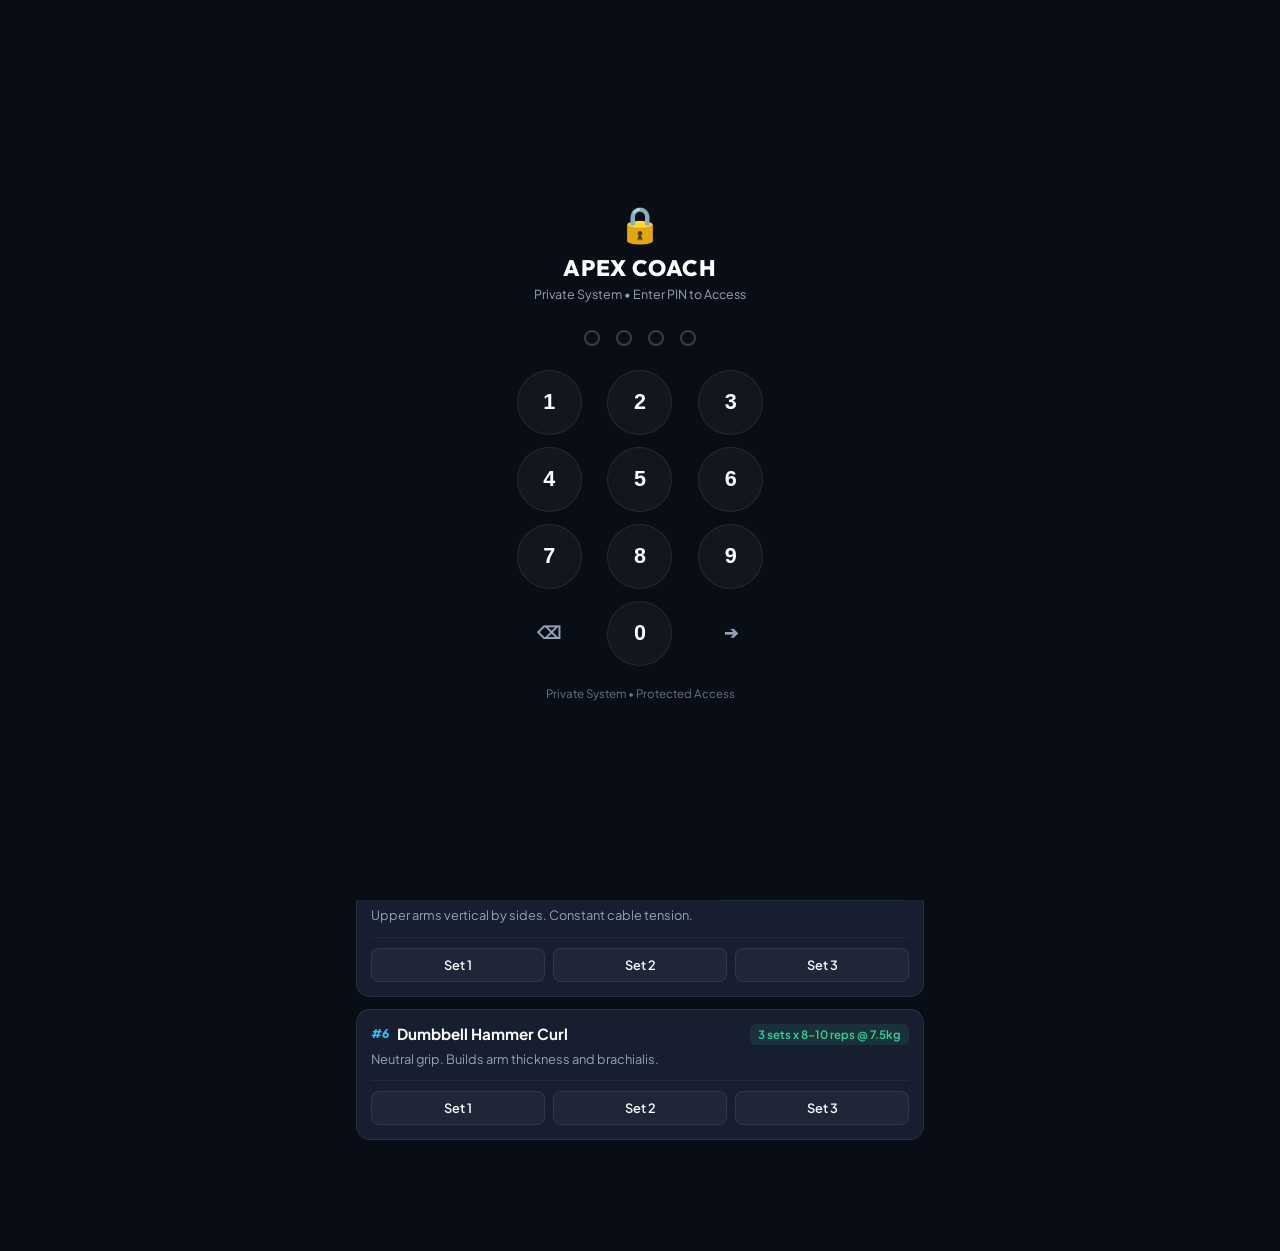
==== bridge/web/index.html @ 8f112180 "feat: enable remote gym internet access via cloudflare tunnel and set private 0080 PIN in .env" ====
<!DOCTYPE html>
<html lang="en">
<head>
  <meta charset="UTF-8">
  <meta name="viewport" content="width=device-width, initial-scale=1.0, maximum-scale=1.0, user-scalable=no">
  <title>Apex Coach • Mobile Training System</title>
  <link rel="stylesheet" href="style.css">
  <link rel="preconnect" href="https://fonts.googleapis.com">
  <link rel="preconnect" href="https://fonts.gstatic.com" crossorigin>
  <link href="https://fonts.googleapis.com/css2?family=Outfit:wght@400;500;600;700;800&family=Plus+Jakarta+Sans:wght@400;500;600;700&display=swap" rel="stylesheet">
</head>
<body>
  <!-- Status Top Bar -->
  <header class="app-header">
    <div class="brand">
      <div class="brand-icon">⚡</div>
      <div class="brand-text">
        <h1>APEX COACH</h1>
        <span class="sub-label">Autonomous Fitness System</span>
      </div>
    </div>
    <div class="header-right">
      <button class="btn-cloud-settings" id="btnLockApp" onclick="lockApp()" title="Lock App">🔒</button>
      <button class="btn-cloud-settings" id="btnCloudSettings" onclick="openSettingsModal()" title="Cloud & Sync Settings">⚙️</button>
      <div class="bridge-status" id="bridgeStatusBadge">
        <span class="status-dot pulsing"></span>
        <span class="status-text" id="statusText">Checking...</span>
      </div>
    </div>
  </header>

  <!-- PIN Security Lock Screen -->
  <div class="lock-screen-overlay" id="lockScreen" style="display:none;">
    <div class="lock-box">
      <div class="lock-brand">
        <span class="lock-icon">🔒</span>
        <h2>APEX COACH</h2>
        <p>Private System • Enter PIN to Access</p>
      </div>

      <div class="pin-display" id="pinDisplay">
        <span class="pin-dot" id="dot0"></span>
        <span class="pin-dot" id="dot1"></span>
        <span class="pin-dot" id="dot2"></span>
        <span class="pin-dot" id="dot3"></span>
      </div>

      <div class="pin-keypad">
        <button class="key-btn" onclick="pressPin('1')">1</button>
        <button class="key-btn" onclick="pressPin('2')">2</button>
        <button class="key-btn" onclick="pressPin('3')">3</button>
        <button class="key-btn" onclick="pressPin('4')">4</button>
        <button class="key-btn" onclick="pressPin('5')">5</button>
        <button class="key-btn" onclick="pressPin('6')">6</button>
        <button class="key-btn" onclick="pressPin('7')">7</button>
        <button class="key-btn" onclick="pressPin('8')">8</button>
        <button class="key-btn" onclick="pressPin('9')">9</button>
        <button class="key-btn action" onclick="backspacePin()" title="Backspace">⌫</button>
        <button class="key-btn" onclick="pressPin('0')">0</button>
        <button class="key-btn action unlock" onclick="verifyPin()" title="Unlock">➔</button>
      </div>

      <p class="pin-hint">Private System • Protected Access</p>
    </div>
  </div>

  <!-- Main View Container -->
  <main class="main-content">

    <!-- TAB 1: WORKOUT FLOOR (TODAY'S WORKOUT) -->
    <section class="tab-pane active" id="tab-workout">
      <div class="session-card-header">
        <div class="session-badge" id="sessionBadge">NEXT SESSION</div>
        <h2 id="sessionTitle">PULL A • Lat Width & Biceps</h2>
        <p class="session-sub" id="sessionSubtitle">Focus on strict elbow drive to hip pockets. 60 min time cap.</p>
      </div>

      <!-- Rest Timer Component -->
      <div class="rest-timer-bar">
        <div class="timer-display">
          <span class="timer-label">REST TIMER:</span>
          <span class="timer-digits" id="timerDigits">00:00</span>
        </div>
        <div class="timer-buttons">
          <button class="btn-timer" onclick="startRest(60)">60s</button>
          <button class="btn-timer" onclick="startRest(90)">90s</button>
          <button class="btn-timer" onclick="startRest(150)">150s</button>
          <button class="btn-timer reset" onclick="resetTimer()">✕</button>
        </div>
      </div>

      <!-- Interactive Exercise Checklist -->
      <div class="exercise-feed" id="exerciseFeed">
        <!-- Rendered via JS -->
      </div>
    </section>

    <!-- TAB 2: LOGGING & SMART QUEUE (WITH TEST / DUMMY MODE) -->
    <section class="tab-pane" id="tab-log">
      <div class="section-title">
        <h2>Ingest Workout</h2>
        <p>Log a real gym session or run a test simulation.</p>
      </div>

      <!-- Mode Selector: Live vs Dummy Run -->
      <div class="mode-switch-bar">
        <button class="mode-toggle active" id="modeLive" onclick="setEntryMode(false)">
          <span class="dot live"></span> Live Production
        </button>
        <button class="mode-toggle" id="modeDummy" onclick="setEntryMode(true)">
          <span class="dot test"></span> 🧪 Test / Dummy Run
        </button>
      </div>

      <div class="test-banner" id="testBanner" style="display:none;">
        <span class="test-badge">TEST MODE ACTIVE</span>
        <p>Submitting now will test the parser & double-progression coach feedback without modifying your actual database.</p>
      </div>

      <!-- Quick Session Selector -->
      <div class="type-selector">
        <button class="btn-chip active" data-type="Pull">Pull A</button>
        <button class="btn-chip" data-type="Legs">Legs & Posture</button>
        <button class="btn-chip" data-type="Push">Push B</button>
        <button class="btn-chip" data-type="Rest">Rest Day</button>
      </div>

      <div class="log-input-box">
        <textarea id="rawLogInput" placeholder="Lat pulldown 50kg x 10, 10, 8 (1 RIR)&#10;Chest supported row 25kg x 10, 10&#10;Cable curls 20kg x 12, 10&#10;Hammer curls 7.5kg x 10, 10..."></textarea>
        
        <div class="input-actions">
          <button class="btn-voice" id="btnVoice" title="Voice Dictation">
            <span class="icon">🎙️</span> Dictate
          </button>
          <button class="btn-submit" id="btnSubmitLog">
            <span id="submitLabel">Process Workout</span> ➔
          </button>
        </div>
      </div>

      <!-- Simulation Result Card (Shown after Dummy Run) -->
      <div class="simulation-card" id="simulationCard" style="display:none;">
        <div class="sim-header">
          <span class="sim-badge">🧪 SIMULATION RESULTS</span>
          <button class="sim-close" onclick="closeSimulation()">✕</button>
        </div>
        <div class="sim-body" id="simBody"></div>
      </div>

      <!-- Smart Queue Section (Offline / Sync / Discard) -->
      <div class="queue-container">
        <div class="queue-header">
          <h3>Pending Offline Queue (<span id="queueCount">0</span>)</h3>
          <span class="queue-sub">Saved locally if PC is offline</span>
        </div>
        
        <div class="queue-list" id="queueList">
          <!-- Rendered via JS -->
        </div>
      </div>
    </section>

    <!-- TAB 3: POSTURE & ANTI-APT HUB -->
    <section class="tab-pane" id="tab-posture">
      <div class="section-title">
        <h2>9-Hour Desk Posture Reset</h2>
        <p>Reverse Anterior Pelvic Tilt and rounded shoulders daily.</p>
      </div>

      <div class="posture-card">
        <div class="posture-header">
          <span class="badge-posture apt">ANTI-PELVIC TILT</span>
          <h3>Half-Kneeling Hip Flexor Stretch</h3>
        </div>
        <p class="posture-desc">Kneel on one knee. Actively squeeze the rear glute and tuck your pelvis under. Opens chronically tight psoas from 9h chair sitting.</p>
        <div class="posture-action">
          <button class="btn-hold" onclick="startHoldTimer(45, this)">Start 45s Hold</button>
          <span class="hold-countdown"></span>
        </div>
      </div>

      <div class="posture-card">
        <div class="posture-header">
          <span class="badge-posture rounded">ANTI-ROUNDED SHOULDERS</span>
          <h3>Scapular Wall Slides</h3>
        </div>
        <p class="posture-desc">Back, elbows, and wrists flat against wall. Slide arms overhead into a "Y". Activates lower traps and opens tight chest.</p>
        <div class="posture-action">
          <span class="reps-target">Target: 15 Slow Reps</span>
        </div>
      </div>

      <div class="posture-card">
        <div class="posture-header">
          <span class="badge-posture core">LOWER ABS BRACING</span>
          <h3>Deadbugs (Posterior Tilt Lock)</h3>
        </div>
        <p class="posture-desc">Lie on back. Lower back MUST stay completely glued to the floor. Alternate arm and leg extensions without arching.</p>
        <div class="posture-action">
          <span class="reps-target">Target: 3 sets x 15 reps</span>
        </div>
      </div>
    </section>

    <!-- TAB 4: PROGRESS & MUSCLE ANALYTICS (REPLACED WEIGHT/PROTEIN) -->
    <section class="tab-pane" id="tab-progress">
      <div class="section-title">
        <h2>Hypertrophy & Overload</h2>
        <p>Progressive overload trajectories and muscle volume balance.</p>
      </div>

      <!-- Trend Summary Cards -->
      <div class="trend-summary-grid">
        <div class="trend-card highlight">
          <span class="trend-label">OVERLOAD RATE</span>
          <span class="trend-value" id="trendOverloadRate">85.7%</span>
          <span class="trend-sub">6 of 7 recorded sessions progressed</span>
        </div>
        <div class="trend-card">
          <span class="trend-label">CURRENT PHASE</span>
          <span class="trend-value small">Hypertrophy + APT Fix</span>
          <span class="trend-sub">5-Day Split Adherence: 100%</span>
        </div>
      </div>

      <!-- Actionable Bottlenecks Card -->
      <div class="bottleneck-card">
        <div class="bn-title">⚡ Immediate Overload Targets</div>
        <div class="bn-list" id="bottleneckList">
          <div class="bn-item">
            <strong>Incline DB Press (20kg)</strong>: Hit 3x10 ceiling ➔ Increase to 22.5kg next Push!
          </div>
          <div class="bn-item">
            <strong>Lat Pulldown (50kg)</strong>: Hit 8 reps ➔ Drive to 10 reps before moving pin!
          </div>
          <div class="bn-item">
            <strong>DB Lateral Raise (5kg)</strong>: Hit 4x15 ➔ Micro-jump to 6kg or slow eccentric!
          </div>
        </div>
      </div>

      <!-- Key Exercise Overload Trajectory (Interactive Chart) -->
      <div class="chart-card">
        <div class="chart-header-row">
          <h3>Exercise Progression Trajectory</h3>
        </div>
        <div class="exercise-selector-chips" id="exerciseChips">
          <button class="ex-chip active" data-eid="INCLINE_DB_PRESS">Incline DB</button>
          <button class="ex-chip" data-eid="LAT_PULLDOWN">Lat Pulldown</button>
          <button class="ex-chip" data-eid="FLAT_BB_BENCH">BB Bench</button>
          <button class="ex-chip" data-eid="TRICEPS_PUSHDOWN">Triceps Push</button>
          <button class="ex-chip" data-eid="DB_LATERAL_RAISE">Lateral Raise</button>
        </div>

        <div class="exercise-focus-summary" id="exFocusSummary">
          <div class="focus-title" id="focusName">Incline Dumbbell Press</div>
          <div class="focus-verdict" id="focusVerdict">CEILING HIT (3x10) • READY FOR 22.5kg</div>
          <div class="focus-target" id="focusTarget">Next: 22.5 kg × 8 reps (Load Jump)</div>
        </div>

        <canvas id="exerciseTrajectoryCanvas" width="500" height="240"></canvas>
      </div>

      <!-- Muscle Group Weekly Volume Distribution -->
      <div class="chart-card">
        <h3>Weekly Muscle Volume (Sets / Week)</h3>
        <p class="chart-sub">Optimal hypertrophy zone is 10–14 sets. Glutes intentionally 0 (Anti-APT Guardrail).</p>
        <div class="muscle-volume-list" id="muscleVolumeList">
          <!-- Rendered via JS -->
        </div>
      </div>
    </section>

    <!-- TAB 5: COACH GUIDE & PLAYBOOK (COMPLETE SYSTEM INSTRUCTIONS) -->
    <section class="tab-pane" id="tab-guide">
      <div class="section-title">
        <h2>Coach Playbook & Rules</h2>
        <p>Bite-sized coaching rationale, posture mechanics, and rules.</p>
      </div>

      <div class="guide-accordion">

        <!-- Rule 1: The Glute & Pelvic Tilt Reality -->
        <details class="guide-item" open>
          <summary class="guide-summary">
            <span class="guide-icon">🍑</span>
            <strong>The Butt Silhouette & Pelvic Tilt Truth</strong>
          </summary>
          <div class="guide-content">
            <p><strong>Why do your glutes jut out like a female silhouette?</strong></p>
            <p>This is almost entirely <strong>Anterior Pelvic Tilt (APT)</strong> caused by your 9-hour desk job. Sitting keeps your hip flexors (psoas) in a chronically shortened, tight position. When you stand up, the psoas pulls the front of your pelvis downward, rotating your tailbone up and backward.</p>
            <div class="callout warning">
              <strong>The Problem with Normal Leg Days:</strong> Doing standard deep barbell squats, Romanian deadlifts (RDLs), or hip thrusts will grow the gluteus maximus further, worsening the protruding silhouette.
            </div>
            <p><strong>The Fix in Your Program:</strong></p>
            <ul>
              <li><strong>Zero Glute Hypertrophy Movements</strong>: No squats, no RDLs, no hip thrusts.</li>
              <li><strong>Quad & Calf Isolation Only</strong>: Leg Extensions, narrow-stance Leg Press, and Seated Leg Curls (knee flexion isolates hamstrings without loading glutes).</li>
              <li><strong>Posterior Pelvic Tilt Training</strong>: Deadbugs with lower back glued to the floor teach your lower abs to pull the pelvis level.</li>
            </ul>
          </div>
        </details>

        <!-- Rule 2: 9-Hour Desk Worker Micro-Resets -->
        <details class="guide-item">
          <summary class="guide-summary">
            <span class="guide-icon">⏰</span>
            <strong>9-Hour Desk Worker Daily Protocol</strong>
          </summary>
          <div class="guide-content">
            <p><strong>1. Hourly 30-Second Micro-Reset (At Your Desk):</strong></p>
            <ul>
              <li>Stand up from your desk chair.</li>
              <li>Tuck your tailbone forward (squeeze lower abs and lower glute fold).</li>
              <li>Roll shoulders back and pull chin in (reversing forward head posture).</li>
              <li>Take 3 deep belly breaths while holding this neutral pelvis.</li>
            </ul>
            <p><strong>2. Daily 5-Minute Reset Routine (Morning or Evening):</strong></p>
            <ul>
              <li><strong>Half-Kneeling Hip Flexor Stretch</strong>: 45s per side (squeezing rear glute).</li>
              <li><strong>Scapular Wall Slides</strong>: 15 slow reps against wall.</li>
              <li><strong>Deadbugs</strong>: 3 sets × 15 reps (Zero arching of lower back).</li>
            </ul>
          </div>
        </details>

        <!-- Rule 3: Double Progression System -->
        <details class="guide-item">
          <summary class="guide-summary">
            <span class="guide-icon">📈</span>
            <strong>The Double Progression Standard</strong>
          </summary>
          <div class="guide-content">
            <p>This is the core law of hypertrophy for this system. Never guess your weights.</p>
            <ol>
              <li>Each exercise has a <strong>target rep range</strong> (e.g., 8–10 reps).</li>
              <li>Keep the weight constant and work on adding reps until you hit the <strong>top rep target on ALL working sets</strong> with clean form and 1–2 RIR.</li>
              <li><em>Example</em>: If target is 8–10 reps and you get 10, 8, 7 ➔ DO NOT increase weight! Keep the same weight next time until you get 10, 10, 10.</li>
              <li>Once you hit 10, 10, 10, advance the weight by the <strong>smallest possible increment</strong> (e.g., +2.5kg or +1kg per dumbbell) on the next session. Reps will naturally drop back to 8, and the cycle repeats.</li>
            </ol>
          </div>
        </details>

        <!-- Rule 4: Intensity & RIR Standards -->
        <details class="guide-item">
          <summary class="guide-summary">
            <span class="guide-icon">🔥</span>
            <strong>RIR Standards (Reps in Reserve)</strong>
          </summary>
          <div class="guide-content">
            <p><strong>RIR = How many more clean reps you could have done before failing.</strong></p>
            <ul>
              <li><strong>Working Sets</strong>: Always aim for <strong>1–2 RIR</strong> on compound presses and rows. Stop 1 rep before your form breaks down.</li>
              <li><strong>Warm-Up Sets</strong>: Sets with RIR > 3 are warm-ups. They prepare your joints and nervous system but DO NOT count toward your hypertrophy volume.</li>
              <li><strong>Drop Sets</strong>: Tagged with 'D'. Reduce load by ~25% immediately without rest to flush metabolic stimulus.</li>
            </ol>
          </div>
        </details>

        <!-- Rule 5: Nutrition Truth & Muscle Flatness -->
        <details class="guide-item">
          <summary class="guide-summary">
            <span class="guide-icon">🥩</span>
            <strong>Nutrition & Muscle Flatness Truth</strong>
          </summary>
          <div class="guide-content">
            <p><strong>Why your muscles felt flat:</strong></p>
            <p>When you dropped calories down to 1,352 kcal and protein dropped to 70g, your muscle glycogen stores emptied out completely. Muscles are 70% water stored by glycogen. Low intake flattens muscle bellies and gives the false impression of muscle loss.</p>
            <p><strong>Your Non-Negotiable Nutrition Rules:</strong></p>
            <ul>
              <li><strong>Protein Floor</strong>: 145–150g every single day (Eggs, whey, chicken breast, paneer, soya chunks).</li>
              <li><strong>Calorie Target</strong>: ~1,850 kcal (moderate 250 kcal deficit for fat loss while maintaining full muscle fullness).</li>
            </ul>
          </div>
        </details>

        <!-- Rule 6: Dumbbell Load Convention -->
        <details class="guide-item">
          <summary class="guide-summary">
            <span class="guide-icon">⚖️</span>
            <strong>Dumbbell Weight Convention</strong>
          </summary>
          <div class="guide-content">
            <p>In this system and all database tables, dumbbell loads are recorded as <strong>load per single hand in kilograms</strong>.</p>
            <p><em>Example</em>: If you press with two 20 kg dumbbells, record <code>20.0 kg</code>, NOT 40.0 kg.</p>
          </div>
        </details>

      </div>
    </section>

    <!-- TAB 6: REMOTE COACH AI AGENT & GYM ASSISTANT -->
    <section class="tab-pane" id="tab-agent">
      <div class="section-title">
        <h2>Live Coach AI</h2>
        <p>Real-time Antigravity Agent • Gym-floor guidance & instructions.</p>
      </div>

      <div class="agent-status-card" id="agentStatusCard">
        <div class="asc-left">
          <span class="status-pulse-dot" id="agentPulseDot"></span>
          <div class="asc-text">
            <strong id="ascTitle">Laptop Agent Connected</strong>
            <span id="ascSub">Ready for gym queries, program shifts & auto-git push</span>
          </div>
        </div>
        <div class="asc-badge" id="ascBadge">IDLE</div>
      </div>

      <!-- Quick Gym Prompt Chips -->
      <div class="quick-chips-scroll">
        <button class="chip-action" onclick="useQuickPrompt('My left shoulder feels slight pinching on Incline DB Press. What is an evidence-based substitute?')">🛡️ Shoulder Fix</button>
        <button class="chip-action" onclick="useQuickPrompt('What are my next progressive overload targets for today?')">📈 Next Overload</button>
        <button class="chip-action" onclick="useQuickPrompt('Give me a quick 3-point cue to fix my Anterior Pelvic Tilt before squatting.')">🧘 Pelvic Tilt Cue</button>
        <button class="chip-action" onclick="useQuickPrompt('How should I hit 150g protein today on 1850 kcal?')">🥩 Macro Protocol</button>
      </div>

      <div class="agent-input-container">
        <textarea id="agentPromptInput" placeholder="Ask a question, request a substitute, or send an instruction to update programs (e.g. 'Change Day 3 arm volume to 10 sets and auto-push to git')..."></textarea>
        <div class="agent-input-actions">
          <button class="btn-voice" id="btnAgentVoice" title="Dictate prompt">
            <span class="icon">🎙️</span> Dictate
          </button>
          <button class="btn-agent-send" id="btnSendAgentPrompt">
            <span id="agentSendLabel">Send to Laptop</span> ➔
          </button>
        </div>
      </div>

      <!-- Live Agent Stream Console -->
      <div class="agent-console-box" id="agentConsoleBox" style="display:none;">
        <div class="console-header">
          <div class="console-title">
            <span class="console-dot blink"></span>
            <strong>Live Laptop Agent Stream</strong>
          </div>
          <button class="btn-console-clear" onclick="clearAgentConsole()">✕</button>
        </div>
        
        <div class="console-events" id="consoleEvents">
          <!-- Live events streamed here -->
        </div>

        <div class="console-response-box" id="consoleResponseBox" style="display:none;">
          <div class="response-header">
            <span>⚡ COACH ASSESSMENT & ACTIONS:</span>
            <button class="btn-copy-response" onclick="copyAgentResponse()">📋 Copy</button>
          </div>
          <div class="response-body" id="consoleResponseBody"></div>
        </div>
      </div>

      <!-- Offline Queued Prompts Banner -->
      <div class="queued-prompts-banner" id="queuedPromptsBanner" style="display:none;">
        <span class="q-icon">⏳</span>
        <div class="q-text">
          <strong>Prompts Queued Offline (<span id="queuedPromptsCount">0</span>)</strong>
          <span>Will automatically dispatch to laptop agent when connection restores.</span>
        </div>
      </div>
    </section>

  </main>

  <!-- Bottom Navigation Bar (6 Phone-Optimized Tabs) -->
  <nav class="bottom-nav">
    <button class="nav-item active" data-tab="tab-workout">
      <span class="nav-icon">🏋️</span>
      <span class="nav-text">Workout</span>
    </button>
    <button class="nav-item" data-tab="tab-log">
      <span class="nav-icon">📝</span>
      <span class="nav-text">Log</span>
    </button>
    <button class="nav-item" data-tab="tab-agent">
      <span class="nav-icon">🤖</span>
      <span class="nav-text">Coach AI</span>
    </button>
    <button class="nav-item" data-tab="tab-posture">
      <span class="nav-icon">🧘</span>
      <span class="nav-text">Posture</span>
    </button>
    <button class="nav-item" data-tab="tab-progress">
      <span class="nav-icon">📈</span>
      <span class="nav-text">Progress</span>
    </button>
    <button class="nav-item" data-tab="tab-guide">
      <span class="nav-icon">📖</span>
      <span class="nav-text">Playbook</span>
    </button>
  </nav>

  <!-- Cloud Sync Settings Modal -->
  <div class="modal-backdrop" id="settingsModal" style="display:none;">
    <div class="modal-sheet">
      <div class="modal-header">
        <h3>☁️ Cloud Sync (PC-Free)</h3>
        <button class="modal-close" onclick="closeSettingsModal()">✕</button>
      </div>
      <p class="modal-desc">Configure GitHub Actions so you can log workouts from the web even when your PC is completely turned off.</p>
      
      <div class="form-group">
        <label>GitHub Repository</label>
        <input type="text" id="ghRepoInput" placeholder="username/fitness_coach">
      </div>

      <div class="form-group">
        <label>GitHub Personal Access Token (PAT)</label>
        <input type="password" id="ghTokenInput" placeholder="ghp_xxxxxxxxxxxx">
        <span class="form-help">Requires 'repo' scope. Stored locally in your phone's browser only.</span>
      </div>

      <div class="form-group">
        <label>Cloud / Bridge Server URL (Gym & Internet)</label>
        <div style="display:flex;gap:8px;">
          <input type="text" id="bridgeUrlInput" placeholder="https://....trycloudflare.com" style="flex:1;">
          <button type="button" class="btn-chip" onclick="testBridgeConnection()" style="white-space:nowrap;padding:0 12px;">Test</button>
        </div>
        <span class="form-help" id="tunnelUrlHelp">Encrypted HTTPS tunnel auto-detected from home PC, or enter custom URL.</span>
      </div>

      <div class="form-group">
        <label>Security PIN (4 Digits)</label>
        <input type="password" id="appPinInput" maxlength="8" placeholder="••••">
        <span class="form-help">Private security PIN (configured in .env). Leave blank to keep current PIN.</span>
      </div>

      <div class="modal-actions">
        <button class="btn-save-settings" onclick="saveCloudSettings()">Save Settings</button>
      </div>
    </div>
  </div>

  <!-- Toast Notification -->
  <div class="toast" id="toast"></div>

  <script src="app.js"></script>
</body>
</html>
---- bridge/web/style.css ----
:root {
  --bg-primary: #090D16;
  --bg-card: rgba(26, 35, 53, 0.85);
  --bg-card-sub: rgba(33, 44, 66, 0.6);
  --border-card: rgba(255, 255, 255, 0.08);
  --text-main: #F8FAFC;
  --text-muted: #94A3B8;
  --text-dim: #64748B;
  --accent-cyan: #38BDF8;
  --accent-green: #34D399;
  --accent-orange: #FB923C;
  --accent-red: #F87171;
  --accent-purple: #A78BFA;
  --nav-bg: rgba(15, 23, 42, 0.95);
}

* {
  box-sizing: border-box;
  margin: 0;
  padding: 0;
  -webkit-tap-highlight-color: transparent;
}

body {
  font-family: 'Plus Jakarta Sans', -apple-system, sans-serif;
  background-color: var(--bg-primary);
  color: var(--text-main);
  min-height: 100vh;
  padding-bottom: 95px;
  overflow-x: hidden;
}

/* Header */
.app-header {
  position: sticky;
  top: 0;
  z-index: 100;
  display: flex;
  justify-content: space-between;
  align-items: center;
  padding: 14px 18px;
  background: rgba(9, 13, 22, 0.88);
  backdrop-filter: blur(14px);
  border-bottom: 1px solid var(--border-card);
}

.brand {
  display: flex;
  align-items: center;
  gap: 10px;
}

.brand-icon {
  font-size: 1.4rem;
  background: linear-gradient(135deg, var(--accent-cyan), var(--accent-green));
  -webkit-background-clip: text;
  -webkit-text-fill-color: transparent;
}

.brand-text h1 {
  font-family: 'Outfit', sans-serif;
  font-size: 1.15rem;
  font-weight: 800;
  letter-spacing: 0.5px;
  color: #FFF;
}

.sub-label {
  font-size: 0.7rem;
  color: var(--text-dim);
  text-transform: uppercase;
  letter-spacing: 0.8px;
}

.bridge-status {
  display: flex;
  align-items: center;
  gap: 8px;
  padding: 6px 12px;
  background: rgba(255, 255, 255, 0.05);
  border: 1px solid var(--border-card);
  border-radius: 20px;
  font-size: 0.75rem;
  font-weight: 600;
}

.status-dot {
  width: 8px;
  height: 8px;
  border-radius: 50%;
  background: var(--text-dim);
}

.status-dot.online {
  background: var(--accent-green);
  box-shadow: 0 0 10px var(--accent-green);
}

.status-dot.offline {
  background: var(--accent-orange);
}

/* Content Container */
.main-content {
  padding: 16px 16px;
  max-width: 600px;
  margin: 0 auto;
}

.tab-pane {
  display: none;
  animation: fadeIn 0.2s ease forwards;
}

.tab-pane.active {
  display: block;
}

@keyframes fadeIn {
  from { opacity: 0; transform: translateY(4px); }
  to { opacity: 1; transform: translateY(0); }
}

.section-title {
  margin-bottom: 16px;
}

.section-title h2 {
  font-family: 'Outfit', sans-serif;
  font-size: 1.25rem;
  font-weight: 700;
  color: #FFF;
}

.section-title p {
  font-size: 0.82rem;
  color: var(--text-muted);
  margin-top: 2px;
}

/* TAB 1: WORKOUT FLOOR */
.session-card-header {
  background: linear-gradient(135deg, rgba(30, 41, 59, 0.8), rgba(15, 23, 42, 0.9));
  border: 1px solid var(--border-card);
  border-radius: 16px;
  padding: 18px;
  margin-bottom: 14px;
}

.session-badge {
  display: inline-block;
  font-size: 0.7rem;
  font-weight: 800;
  letter-spacing: 0.6px;
  color: var(--accent-cyan);
  background: rgba(56, 189, 248, 0.12);
  padding: 4px 10px;
  border-radius: 20px;
  margin-bottom: 8px;
}

.session-card-header h2 {
  font-family: 'Outfit', sans-serif;
  font-size: 1.25rem;
  font-weight: 700;
  color: #FFF;
  margin-bottom: 4px;
}

.session-sub {
  font-size: 0.82rem;
  color: var(--text-muted);
}

/* Rest Timer Component */
.rest-timer-bar {
  background: var(--bg-card);
  border: 1px solid var(--border-card);
  border-radius: 14px;
  padding: 12px 16px;
  display: flex;
  justify-content: space-between;
  align-items: center;
  margin-bottom: 16px;
}

.timer-display {
  display: flex;
  align-items: baseline;
  gap: 8px;
}

.timer-label {
  font-size: 0.72rem;
  font-weight: 700;
  color: var(--text-dim);
}

.timer-digits {
  font-family: 'Outfit', monospace;
  font-size: 1.35rem;
  font-weight: 800;
  color: var(--accent-orange);
}

.timer-buttons {
  display: flex;
  gap: 6px;
}

.btn-timer {
  background: rgba(255, 255, 255, 0.06);
  border: 1px solid var(--border-card);
  color: var(--text-main);
  padding: 6px 10px;
  border-radius: 8px;
  font-size: 0.78rem;
  font-weight: 600;
  cursor: pointer;
}

.btn-timer.reset {
  color: var(--accent-red);
}

/* Exercise Feed */
.exercise-feed {
  display: flex;
  flex-direction: column;
  gap: 12px;
}

.ex-card {
  background: var(--bg-card);
  border: 1px solid var(--border-card);
  border-radius: 14px;
  padding: 14px;
}

.ex-top {
  display: flex;
  justify-content: space-between;
  align-items: flex-start;
  margin-bottom: 6px;
}

.ex-title-wrap {
  display: flex;
  align-items: center;
  gap: 8px;
}

.ex-num {
  font-size: 0.75rem;
  font-weight: 800;
  color: var(--accent-cyan);
}

.ex-name {
  font-size: 0.95rem;
  font-weight: 700;
  color: #FFF;
}

.ex-target-pill {
  font-size: 0.72rem;
  font-weight: 600;
  color: var(--accent-green);
  background: rgba(52, 211, 153, 0.1);
  padding: 3px 8px;
  border-radius: 6px;
}

.ex-cue {
  font-size: 0.8rem;
  color: var(--text-muted);
  line-height: 1.4;
  margin-bottom: 12px;
}

.set-row {
  display: flex;
  gap: 8px;
  padding-top: 10px;
  border-top: 1px solid rgba(255, 255, 255, 0.05);
}

.set-check {
  flex: 1;
  display: flex;
  align-items: center;
  justify-content: center;
  background: rgba(255, 255, 255, 0.04);
  border: 1px solid rgba(255, 255, 255, 0.08);
  border-radius: 8px;
  padding: 8px 6px;
  font-size: 0.8rem;
  font-weight: 600;
  cursor: pointer;
  user-select: none;
  transition: all 0.15s ease;
}

.set-check.completed {
  background: rgba(52, 211, 153, 0.2);
  border-color: var(--accent-green);
  color: #FFF;
}

/* TAB 2: LOGGING & SMART QUEUE */
.mode-switch-bar {
  display: flex;
  gap: 8px;
  margin-bottom: 12px;
  background: rgba(255, 255, 255, 0.03);
  padding: 4px;
  border-radius: 12px;
  border: 1px solid var(--border-card);
}

.mode-toggle {
  flex: 1;
  display: flex;
  align-items: center;
  justify-content: center;
  gap: 6px;
  background: transparent;
  border: none;
  color: var(--text-muted);
  padding: 8px 12px;
  border-radius: 8px;
  font-size: 0.8rem;
  font-weight: 600;
  cursor: pointer;
  transition: all 0.15s ease;
}

.mode-toggle.active {
  background: rgba(255, 255, 255, 0.08);
  color: #FFF;
}

.mode-toggle .dot {
  width: 7px;
  height: 7px;
  border-radius: 50%;
}

.mode-toggle .dot.live { background: var(--accent-green); }
.mode-toggle .dot.test { background: var(--accent-purple); }

.test-banner {
  background: rgba(167, 139, 250, 0.12);
  border: 1px solid rgba(167, 139, 250, 0.3);
  border-radius: 12px;
  padding: 10px 14px;
  margin-bottom: 12px;
}

.test-badge {
  display: inline-block;
  font-size: 0.68rem;
  font-weight: 800;
  color: var(--accent-purple);
  background: rgba(167, 139, 250, 0.2);
  padding: 2px 6px;
  border-radius: 4px;
  margin-bottom: 4px;
}

.test-banner p {
  font-size: 0.78rem;
  color: #E2E8F0;
  line-height: 1.35;
}

.type-selector {
  display: flex;
  gap: 8px;
  margin-bottom: 12px;
  overflow-x: auto;
  padding-bottom: 4px;
}

.btn-chip {
  background: rgba(255, 255, 255, 0.06);
  border: 1px solid var(--border-card);
  color: var(--text-muted);
  font-size: 0.8rem;
  font-weight: 600;
  padding: 7px 13px;
  border-radius: 20px;
  white-space: nowrap;
  cursor: pointer;
}

.btn-chip.active {
  background: var(--accent-cyan);
  color: #090D16;
  border-color: var(--accent-cyan);
}

.log-input-box {
  background: var(--bg-card);
  border: 1px solid var(--border-card);
  border-radius: 14px;
  padding: 14px;
  margin-bottom: 16px;
}

.log-input-box textarea {
  width: 100%;
  height: 130px;
  background: rgba(15, 23, 42, 0.6);
  border: 1px solid var(--border-card);
  border-radius: 10px;
  padding: 12px;
  color: var(--text-main);
  font-family: 'Plus Jakarta Sans', monospace;
  font-size: 0.84rem;
  line-height: 1.45;
  resize: none;
  outline: none;
  margin-bottom: 10px;
}

.input-actions {
  display: flex;
  justify-content: space-between;
  gap: 10px;
}

.btn-voice {
  background: rgba(255, 255, 255, 0.06);
  border: 1px solid var(--border-card);
  color: var(--text-main);
  padding: 9px 14px;
  border-radius: 10px;
  font-size: 0.82rem;
  font-weight: 600;
  cursor: pointer;
  display: flex;
  align-items: center;
  gap: 6px;
}

.btn-voice.recording {
  background: var(--accent-red);
  color: #FFF;
}

.btn-submit {
  flex: 1;
  background: linear-gradient(135deg, var(--accent-cyan), #2563EB);
  border: none;
  color: #FFF;
  padding: 10px 16px;
  border-radius: 10px;
  font-size: 0.86rem;
  font-weight: 700;
  cursor: pointer;
  display: flex;
  align-items: center;
  justify-content: center;
  gap: 6px;
}

/* Simulation Results Card */
.simulation-card {
  background: rgba(30, 27, 75, 0.9);
  border: 1px solid var(--accent-purple);
  border-radius: 14px;
  padding: 14px;
  margin-bottom: 16px;
}

.sim-header {
  display: flex;
  justify-content: space-between;
  align-items: center;
  margin-bottom: 10px;
}

.sim-badge {
  font-size: 0.72rem;
  font-weight: 800;
  color: var(--accent-purple);
  background: rgba(167, 139, 250, 0.15);
  padding: 4px 8px;
  border-radius: 6px;
}

.sim-close {
  background: transparent;
  border: none;
  color: var(--text-dim);
  font-size: 1rem;
  cursor: pointer;
}

.sim-body {
  font-size: 0.82rem;
  color: #E2E8F0;
  line-height: 1.5;
  white-space: pre-wrap;
}

/* Queue */
.queue-container {
  background: var(--bg-card);
  border: 1px solid var(--border-card);
  border-radius: 14px;
  padding: 14px;
}

.queue-header {
  display: flex;
  justify-content: space-between;
  align-items: baseline;
  margin-bottom: 12px;
}

.queue-header h3 {
  font-size: 0.9rem;
  font-weight: 700;
}

.queue-sub {
  font-size: 0.72rem;
  color: var(--text-dim);
}

.queue-list {
  display: flex;
  flex-direction: column;
  gap: 10px;
}

.queue-item {
  background: rgba(255, 255, 255, 0.03);
  border: 1px solid var(--border-card);
  border-radius: 10px;
  padding: 10px 12px;
}

.queue-item-meta {
  display: flex;
  justify-content: space-between;
  font-size: 0.78rem;
  margin-bottom: 6px;
}

.queue-snippet {
  font-size: 0.8rem;
  color: var(--text-muted);
  white-space: pre-wrap;
  margin-bottom: 8px;
}

.queue-actions {
  display: flex;
  gap: 8px;
}

.btn-queue-sync {
  flex: 1;
  background: var(--accent-cyan);
  color: #090D16;
  border: none;
  border-radius: 6px;
  padding: 6px 10px;
  font-size: 0.76rem;
  font-weight: 700;
  cursor: pointer;
}

.btn-queue-discard {
  background: rgba(248, 113, 113, 0.12);
  color: var(--accent-red);
  border: 1px solid rgba(248, 113, 113, 0.3);
  border-radius: 6px;
  padding: 6px 10px;
  font-size: 0.76rem;
  font-weight: 600;
  cursor: pointer;
}

/* TAB 3: POSTURE */
.posture-card {
  background: var(--bg-card);
  border: 1px solid var(--border-card);
  border-radius: 14px;
  padding: 14px;
  margin-bottom: 12px;
}

.badge-posture {
  font-size: 0.68rem;
  font-weight: 800;
  padding: 3px 8px;
  border-radius: 6px;
  display: inline-block;
  margin-bottom: 6px;
}

.badge-posture.apt { background: rgba(251, 146, 60, 0.15); color: var(--accent-orange); }
.badge-posture.rounded { background: rgba(56, 189, 248, 0.15); color: var(--accent-cyan); }
.badge-posture.core { background: rgba(167, 139, 250, 0.15); color: var(--accent-purple); }

.posture-header h3 {
  font-size: 1rem;
  font-weight: 700;
  margin-bottom: 6px;
}

.posture-desc {
  font-size: 0.82rem;
  color: var(--text-muted);
  line-height: 1.45;
  margin-bottom: 12px;
}

.posture-action {
  display: flex;
  align-items: center;
  gap: 12px;
}

.btn-hold {
  background: rgba(255, 255, 255, 0.08);
  border: 1px solid var(--border-card);
  color: var(--text-main);
  padding: 8px 14px;
  border-radius: 8px;
  font-size: 0.8rem;
  font-weight: 600;
  cursor: pointer;
}

.btn-hold.running {
  background: var(--accent-orange);
  color: #000;
}

.reps-target {
  font-size: 0.8rem;
  font-weight: 700;
  color: var(--accent-cyan);
}

/* TAB 4: PROGRESS & MUSCLE ANALYTICS */
.trend-summary-grid {
  display: grid;
  grid-template-columns: 1fr 1fr;
  gap: 10px;
  margin-bottom: 12px;
}

.trend-card {
  background: var(--bg-card);
  border: 1px solid var(--border-card);
  border-radius: 14px;
  padding: 12px;
}

.trend-card.highlight {
  border-color: rgba(56, 189, 248, 0.3);
  background: linear-gradient(135deg, rgba(30, 41, 59, 0.9), rgba(15, 23, 42, 0.9));
}

.trend-label {
  display: block;
  font-size: 0.68rem;
  font-weight: 700;
  color: var(--text-dim);
}

.trend-value {
  display: block;
  font-family: 'Outfit', sans-serif;
  font-size: 1.4rem;
  font-weight: 800;
  color: var(--accent-cyan);
  margin: 4px 0 2px;
}

.trend-value.small {
  font-size: 0.95rem;
  line-height: 1.25;
}

.trend-sub {
  font-size: 0.7rem;
  color: var(--text-muted);
}

.bottleneck-card {
  background: rgba(251, 146, 60, 0.08);
  border: 1px solid rgba(251, 146, 60, 0.25);
  border-radius: 12px;
  padding: 12px 14px;
  margin-bottom: 16px;
}

.bn-title {
  font-size: 0.78rem;
  font-weight: 800;
  color: var(--accent-orange);
  margin-bottom: 6px;
}

.bn-list {
  display: flex;
  flex-direction: column;
  gap: 6px;
}

.bn-item {
  font-size: 0.78rem;
  color: #E2E8F0;
  line-height: 1.35;
}

.bn-item strong {
  color: #FFF;
}

.exercise-selector-chips {
  display: flex;
  gap: 6px;
  overflow-x: auto;
  margin-bottom: 12px;
  padding-bottom: 4px;
}

.ex-chip {
  background: rgba(255, 255, 255, 0.05);
  border: 1px solid var(--border-card);
  color: var(--text-muted);
  font-size: 0.76rem;
  font-weight: 600;
  padding: 6px 10px;
  border-radius: 8px;
  white-space: nowrap;
  cursor: pointer;
}

.ex-chip.active {
  background: var(--accent-cyan);
  color: #090D16;
  border-color: var(--accent-cyan);
}

.exercise-focus-summary {
  background: rgba(15, 23, 42, 0.6);
  border: 1px solid var(--border-card);
  border-radius: 10px;
  padding: 10px 12px;
  margin-bottom: 12px;
}

.focus-title {
  font-size: 0.88rem;
  font-weight: 700;
  color: #FFF;
}

.focus-verdict {
  font-size: 0.74rem;
  font-weight: 800;
  color: var(--accent-green);
  margin: 2px 0 4px;
}

.focus-target {
  font-size: 0.78rem;
  color: var(--accent-cyan);
}

.chart-card {
  background: var(--bg-card);
  border: 1px solid var(--border-card);
  border-radius: 14px;
  padding: 14px;
  margin-bottom: 16px;
}

.chart-card h3 {
  font-size: 0.92rem;
  font-weight: 700;
  margin-bottom: 4px;
}

.chart-sub {
  font-size: 0.74rem;
  color: var(--text-dim);
  margin-bottom: 12px;
}

.chart-card canvas {
  width: 100% !important;
  height: auto !important;
}

/* Muscle Volume Progress Items */
.muscle-volume-list {
  display: flex;
  flex-direction: column;
  gap: 10px;
}

.mv-item {
  background: rgba(255, 255, 255, 0.02);
  border: 1px solid rgba(255, 255, 255, 0.05);
  border-radius: 10px;
  padding: 10px 12px;
}

.mv-header {
  display: flex;
  justify-content: space-between;
  font-size: 0.82rem;
  font-weight: 700;
  margin-bottom: 6px;
}

.mv-status-badge {
  font-size: 0.7rem;
  font-weight: 600;
  padding: 2px 6px;
  border-radius: 4px;
}

.mv-status-badge.optimal { background: rgba(52, 211, 153, 0.15); color: var(--accent-green); }
.mv-status-badge.prescribed { background: rgba(56, 189, 248, 0.15); color: var(--accent-cyan); }
.mv-status-badge.locked { background: rgba(251, 146, 60, 0.15); color: var(--accent-orange); }

.mv-bar-wrap {
  width: 100%;
  height: 8px;
  background: rgba(255, 255, 255, 0.06);
  border-radius: 4px;
  overflow: hidden;
  margin-bottom: 4px;
}

.mv-bar-fill {
  height: 100%;
  background: linear-gradient(90deg, var(--accent-cyan), var(--accent-green));
  border-radius: 4px;
}

.mv-bar-fill.locked {
  background: var(--text-dim);
}

.mv-sub {
  display: flex;
  justify-content: space-between;
  font-size: 0.7rem;
  color: var(--text-dim);
}

/* TAB 5: COACH GUIDE & PLAYBOOK */
.guide-accordion {
  display: flex;
  flex-direction: column;
  gap: 10px;
}

.guide-item {
  background: var(--bg-card);
  border: 1px solid var(--border-card);
  border-radius: 14px;
  overflow: hidden;
}

.guide-summary {
  display: flex;
  align-items: center;
  gap: 10px;
  padding: 14px 16px;
  font-size: 0.88rem;
  font-weight: 700;
  color: #FFF;
  cursor: pointer;
  user-select: none;
}

.guide-summary::-webkit-details-marker {
  display: none;
}

.guide-icon {
  font-size: 1.15rem;
}

.guide-content {
  padding: 0 16px 16px;
  border-top: 1px solid rgba(255, 255, 255, 0.04);
  font-size: 0.82rem;
  color: #CBD5E1;
  line-height: 1.55;
}

.guide-content p {
  margin-top: 10px;
}

.guide-content ul, .guide-content ol {
  margin: 8px 0 10px 20px;
}

.guide-content li {
  margin-bottom: 6px;
}

.callout {
  border-radius: 10px;
  padding: 10px 12px;
  margin: 10px 0;
  font-size: 0.8rem;
}

.callout.warning {
  background: rgba(251, 146, 60, 0.12);
  border: 1px solid rgba(251, 146, 60, 0.3);
  color: #FED7AA;
}

/* Bottom Navigation (5 Tabs) */
.bottom-nav {
  position: fixed;
  bottom: 0;
  left: 0;
  right: 0;
  background: var(--nav-bg);
  backdrop-filter: blur(16px);
  border-top: 1px solid var(--border-card);
  display: flex;
  justify-content: space-around;
  padding: 8px 4px 14px;
  z-index: 1000;
}

.nav-item {
  background: transparent;
  border: none;
  color: var(--text-dim);
  display: flex;
  flex-direction: column;
  align-items: center;
  gap: 2px;
  cursor: pointer;
  padding: 4px 6px;
  min-width: 58px;
  transition: all 0.15s ease;
}

.nav-icon {
  font-size: 1.2rem;
}

.nav-text {
  font-size: 0.68rem;
  font-weight: 600;
}

.nav-item.active {
  color: var(--accent-cyan);
}

/* Toast */
.toast {
  position: fixed;
  bottom: 85px;
  left: 50%;
  transform: translateX(-50%) translateY(20px);
  background: rgba(30, 41, 59, 0.95);
  border: 1px solid var(--accent-cyan);
  color: #FFF;
  padding: 10px 18px;
  border-radius: 20px;
  font-size: 0.82rem;
  font-weight: 600;
  box-shadow: 0 10px 25px rgba(0, 0, 0, 0.5);
  opacity: 0;
  pointer-events: none;
  transition: all 0.25s ease;
  z-index: 2000;
}

.toast.show {
  opacity: 1;
  transform: translateX(-50%) translateY(0);
}

/* Header Right */
.header-right {
  display: flex;
  align-items: center;
  gap: 8px;
}

.btn-cloud-settings {
  background: rgba(255, 255, 255, 0.05);
  border: 1px solid var(--border-card);
  color: var(--text-main);
  padding: 6px 9px;
  border-radius: 50%;
  font-size: 0.85rem;
  cursor: pointer;
  display: flex;
  align-items: center;
  justify-content: center;
}

/* Modal Sheet */
.modal-backdrop {
  position: fixed;
  top: 0;
  left: 0;
  right: 0;
  bottom: 0;
  background: rgba(0, 0, 0, 0.7);
  backdrop-filter: blur(8px);
  z-index: 3000;
  display: flex;
  align-items: flex-end;
  justify-content: center;
}

.modal-sheet {
  background: #111827;
  border-top: 1px solid var(--accent-cyan);
  border-radius: 20px 20px 0 0;
  width: 100%;
  max-width: 550px;
  padding: 20px 20px 32px;
  animation: slideUp 0.25s ease forwards;
}

@keyframes slideUp {
  from { transform: translateY(100%); }
  to { transform: translateY(0); }
}

.modal-header {
  display: flex;
  justify-content: space-between;
  align-items: center;
  margin-bottom: 8px;
}

.modal-header h3 {
  font-size: 1.05rem;
  font-weight: 700;
  color: #FFF;
}

.modal-close {
  background: transparent;
  border: none;
  color: var(--text-dim);
  font-size: 1.1rem;
  cursor: pointer;
}

.modal-desc {
  font-size: 0.8rem;
  color: var(--text-muted);
  line-height: 1.4;
  margin-bottom: 16px;
}

.form-group {
  margin-bottom: 14px;
}

.form-group label {
  display: block;
  font-size: 0.75rem;
  font-weight: 700;
  color: var(--text-main);
  margin-bottom: 6px;
}

.form-group input {
  width: 100%;
  background: rgba(255, 255, 255, 0.05);
  border: 1px solid var(--border-card);
  border-radius: 8px;
  padding: 10px 12px;
  color: #FFF;
  font-family: inherit;
  font-size: 0.84rem;
  outline: none;
}

.form-group input:focus {
  border-color: var(--accent-cyan);
}

.form-help {
  display: block;
  font-size: 0.68rem;
  color: var(--text-dim);
  margin-top: 4px;
}

.modal-actions {
  margin-top: 18px;
}

.btn-save-settings {
  width: 100%;
  background: linear-gradient(135deg, var(--accent-cyan), #2563EB);
  border: none;
  color: #FFF;
  padding: 12px;
  border-radius: 10px;
  font-size: 0.86rem;
  font-weight: 700;
  cursor: pointer;
}

/* Lock Screen Overlay */
.lock-screen-overlay {
  position: fixed;
  top: 0;
  left: 0;
  right: 0;
  bottom: 0;
  background: #090D16;
  z-index: 9999;
  display: flex;
  align-items: center;
  justify-content: center;
  padding: 20px;
}

.lock-box {
  width: 100%;
  max-width: 320px;
  text-align: center;
  display: flex;
  flex-direction: column;
  align-items: center;
}

.lock-brand .lock-icon {
  font-size: 2.2rem;
  display: inline-block;
  margin-bottom: 8px;
}

.lock-brand h2 {
  font-family: 'Outfit', sans-serif;
  font-size: 1.4rem;
  font-weight: 800;
  letter-spacing: 0.8px;
  color: #FFF;
}

.lock-brand p {
  font-size: 0.78rem;
  color: var(--text-muted);
  margin-top: 4px;
}

.pin-display {
  display: flex;
  gap: 16px;
  justify-content: center;
  margin: 28px 0 24px;
}

.pin-dot {
  width: 16px;
  height: 16px;
  border-radius: 50%;
  border: 2px solid rgba(255, 255, 255, 0.2);
  transition: all 0.15s ease;
}

.pin-dot.filled {
  background: var(--accent-cyan);
  border-color: var(--accent-cyan);
  box-shadow: 0 0 12px var(--accent-cyan);
}

.pin-keypad {
  display: grid;
  grid-template-columns: repeat(3, 1fr);
  gap: 12px;
  width: 100%;
  max-width: 260px;
  margin-bottom: 20px;
}

.key-btn {
  background: rgba(255, 255, 255, 0.04);
  border: 1px solid rgba(255, 255, 255, 0.08);
  color: #FFF;
  font-size: 1.35rem;
  font-weight: 700;
  width: 65px;
  height: 65px;
  border-radius: 50%;
  margin: 0 auto;
  display: flex;
  align-items: center;
  justify-content: center;
  cursor: pointer;
  transition: all 0.12s ease;
  user-select: none;
}

.key-btn:active {
  background: var(--accent-cyan);
  color: #090D16;
  transform: scale(0.94);
}

.key-btn.action {
  font-size: 1.05rem;
  color: var(--text-muted);
  background: transparent;
  border-color: transparent;
}

.pin-hint {
  font-size: 0.72rem;
  color: var(--text-dim);
}

.pin-hint code {
  color: var(--accent-cyan);
  background: rgba(56, 189, 248, 0.1);
  padding: 2px 6px;
  border-radius: 4px;
}

.shake {
  animation: shakeKeypad 0.3s ease;
}

@keyframes shakeKeypad {
  0%, 100% { transform: translateX(0); }
  20%, 60% { transform: translateX(-8px); }
  40%, 80% { transform: translateX(8px); }
}

/* ========================================================= */
/* TAB 6: REMOTE COACH AI AGENT & LIVE STREAM CONSOLE        */
/* ========================================================= */
.agent-status-card {
  background: var(--bg-card);
  border: 1px solid var(--border-card);
  border-radius: 14px;
  padding: 12px 14px;
  display: flex;
  justify-content: space-between;
  align-items: center;
  margin-bottom: 14px;
}

.asc-left {
  display: flex;
  align-items: center;
  gap: 10px;
}

.status-pulse-dot {
  width: 10px;
  height: 10px;
  border-radius: 50%;
  background: var(--accent-green);
  box-shadow: 0 0 10px var(--accent-green);
  animation: pulseDot 2s infinite ease-in-out;
}

@keyframes pulseDot {
  0%, 100% { transform: scale(1); opacity: 1; }
  50% { transform: scale(1.3); opacity: 0.6; }
}

.asc-text strong {
  display: block;
  font-size: 0.82rem;
  color: #FFF;
}

.asc-text span {
  font-size: 0.68rem;
  color: var(--text-muted);
}

.asc-badge {
  font-size: 0.68rem;
  font-weight: 800;
  padding: 4px 8px;
  border-radius: 6px;
  background: rgba(52, 211, 153, 0.15);
  color: var(--accent-green);
  border: 1px solid rgba(52, 211, 153, 0.3);
}

.asc-badge.active {
  background: rgba(56, 189, 248, 0.2);
  color: var(--accent-cyan);
  border-color: var(--accent-cyan);
}

/* Quick Prompt Chips */
.quick-chips-scroll {
  display: flex;
  gap: 8px;
  overflow-x: auto;
  padding-bottom: 8px;
  margin-bottom: 12px;
  scrollbar-width: none;
}

.quick-chips-scroll::-webkit-scrollbar {
  display: none;
}

.chip-action {
  white-space: nowrap;
  background: rgba(255, 255, 255, 0.04);
  border: 1px solid var(--border-card);
  color: var(--text-main);
  border-radius: 20px;
  padding: 6px 12px;
  font-size: 0.74rem;
  font-weight: 600;
  cursor: pointer;
  transition: all 0.15s ease;
}

.chip-action:active {
  background: var(--accent-cyan);
  color: #090D16;
  border-color: var(--accent-cyan);
}

/* Agent Input Container */
.agent-input-container {
  background: var(--bg-card);
  border: 1px solid var(--border-card);
  border-radius: 14px;
  padding: 12px;
  margin-bottom: 14px;
}

.agent-input-container textarea {
  width: 100%;
  height: 90px;
  background: transparent;
  border: none;
  color: #FFF;
  font-family: inherit;
  font-size: 0.85rem;
  line-height: 1.45;
  outline: none;
  resize: none;
}

.agent-input-actions {
  display: flex;
  justify-content: space-between;
  align-items: center;
  border-top: 1px solid rgba(255, 255, 255, 0.05);
  padding-top: 10px;
  margin-top: 4px;
}

.btn-agent-send {
  background: linear-gradient(135deg, var(--accent-cyan), #0284C7);
  color: #FFF;
  border: none;
  border-radius: 8px;
  padding: 8px 16px;
  font-size: 0.8rem;
  font-weight: 700;
  cursor: pointer;
  transition: all 0.15s ease;
  display: flex;
  align-items: center;
  gap: 6px;
}

.btn-agent-send:active {
  transform: scale(0.97);
}

.btn-agent-send:disabled {
  opacity: 0.6;
  cursor: not-allowed;
}

/* Live Agent Console */
.agent-console-box {
  background: #0B1120;
  border: 1px solid rgba(56, 189, 248, 0.3);
  border-radius: 14px;
  padding: 14px;
  margin-bottom: 14px;
  box-shadow: 0 10px 30px rgba(0, 0, 0, 0.4);
}

.console-header {
  display: flex;
  justify-content: space-between;
  align-items: center;
  margin-bottom: 10px;
  padding-bottom: 8px;
  border-bottom: 1px solid rgba(255, 255, 255, 0.08);
}

.console-title {
  display: flex;
  align-items: center;
  gap: 8px;
  font-size: 0.8rem;
  color: var(--accent-cyan);
}

.console-dot.blink {
  width: 8px;
  height: 8px;
  border-radius: 50%;
  background: var(--accent-cyan);
  animation: blinkDot 1s infinite alternate;
}

@keyframes blinkDot {
  from { opacity: 0.3; }
  to { opacity: 1; }
}

.btn-console-clear {
  background: transparent;
  border: none;
  color: var(--text-dim);
  font-size: 0.9rem;
  cursor: pointer;
}

.console-events {
  display: flex;
  flex-direction: column;
  gap: 6px;
  max-height: 180px;
  overflow-y: auto;
  margin-bottom: 12px;
  padding-right: 4px;
}

.event-row {
  display: flex;
  gap: 8px;
  font-size: 0.72rem;
  font-family: ui-monospace, SFMono-Regular, monospace;
  line-height: 1.4;
}

.event-time {
  color: var(--text-dim);
  flex-shrink: 0;
}

.event-text {
  color: #CBD5E1;
}

.event-row.tool .event-text { color: var(--accent-cyan); }
.event-row.git_success .event-text { color: var(--accent-green); font-weight: 700; }
.event-row.coach .event-text { color: #FDE047; }
.event-row.done .event-text { color: var(--accent-green); }

/* Response Box */
.console-response-box {
  background: rgba(255, 255, 255, 0.03);
  border: 1px solid rgba(255, 255, 255, 0.08);
  border-radius: 10px;
  padding: 12px;
  margin-top: 10px;
}

.response-header {
  display: flex;
  justify-content: space-between;
  align-items: center;
  margin-bottom: 8px;
  font-size: 0.72rem;
  font-weight: 800;
  color: var(--accent-cyan);
  letter-spacing: 0.5px;
}

.btn-copy-response {
  background: rgba(255, 255, 255, 0.06);
  border: 1px solid var(--border-card);
  color: var(--text-muted);
  border-radius: 4px;
  padding: 2px 6px;
  font-size: 0.68rem;
  cursor: pointer;
}

.response-body {
  font-size: 0.82rem;
  line-height: 1.55;
  color: #F1F5F9;
  white-space: pre-wrap;
}

/* Queued Prompts Banner */
.queued-prompts-banner {
  background: rgba(251, 146, 60, 0.12);
  border: 1px solid rgba(251, 146, 60, 0.3);
  border-radius: 10px;
  padding: 10px 12px;
  display: flex;
  gap: 10px;
  align-items: center;
  margin-bottom: 12px;
}

.q-icon { font-size: 1.1rem; }
.q-text strong { display: block; font-size: 0.78rem; color: #FED7AA; }
.q-text span { font-size: 0.68rem; color: #FDBA74; }

/* 6-Tab Navigation Compact Responsiveness */
.bottom-nav {
  display: flex;
  justify-content: space-around;
  padding: 6px 2px 14px;
}

.nav-item {
  min-width: 50px;
  padding: 4px 2px;
  flex: 1;
}

.nav-icon {
  font-size: 1.15rem;
}

.nav-text {
  font-size: 0.64rem;
  letter-spacing: -0.2px;
}
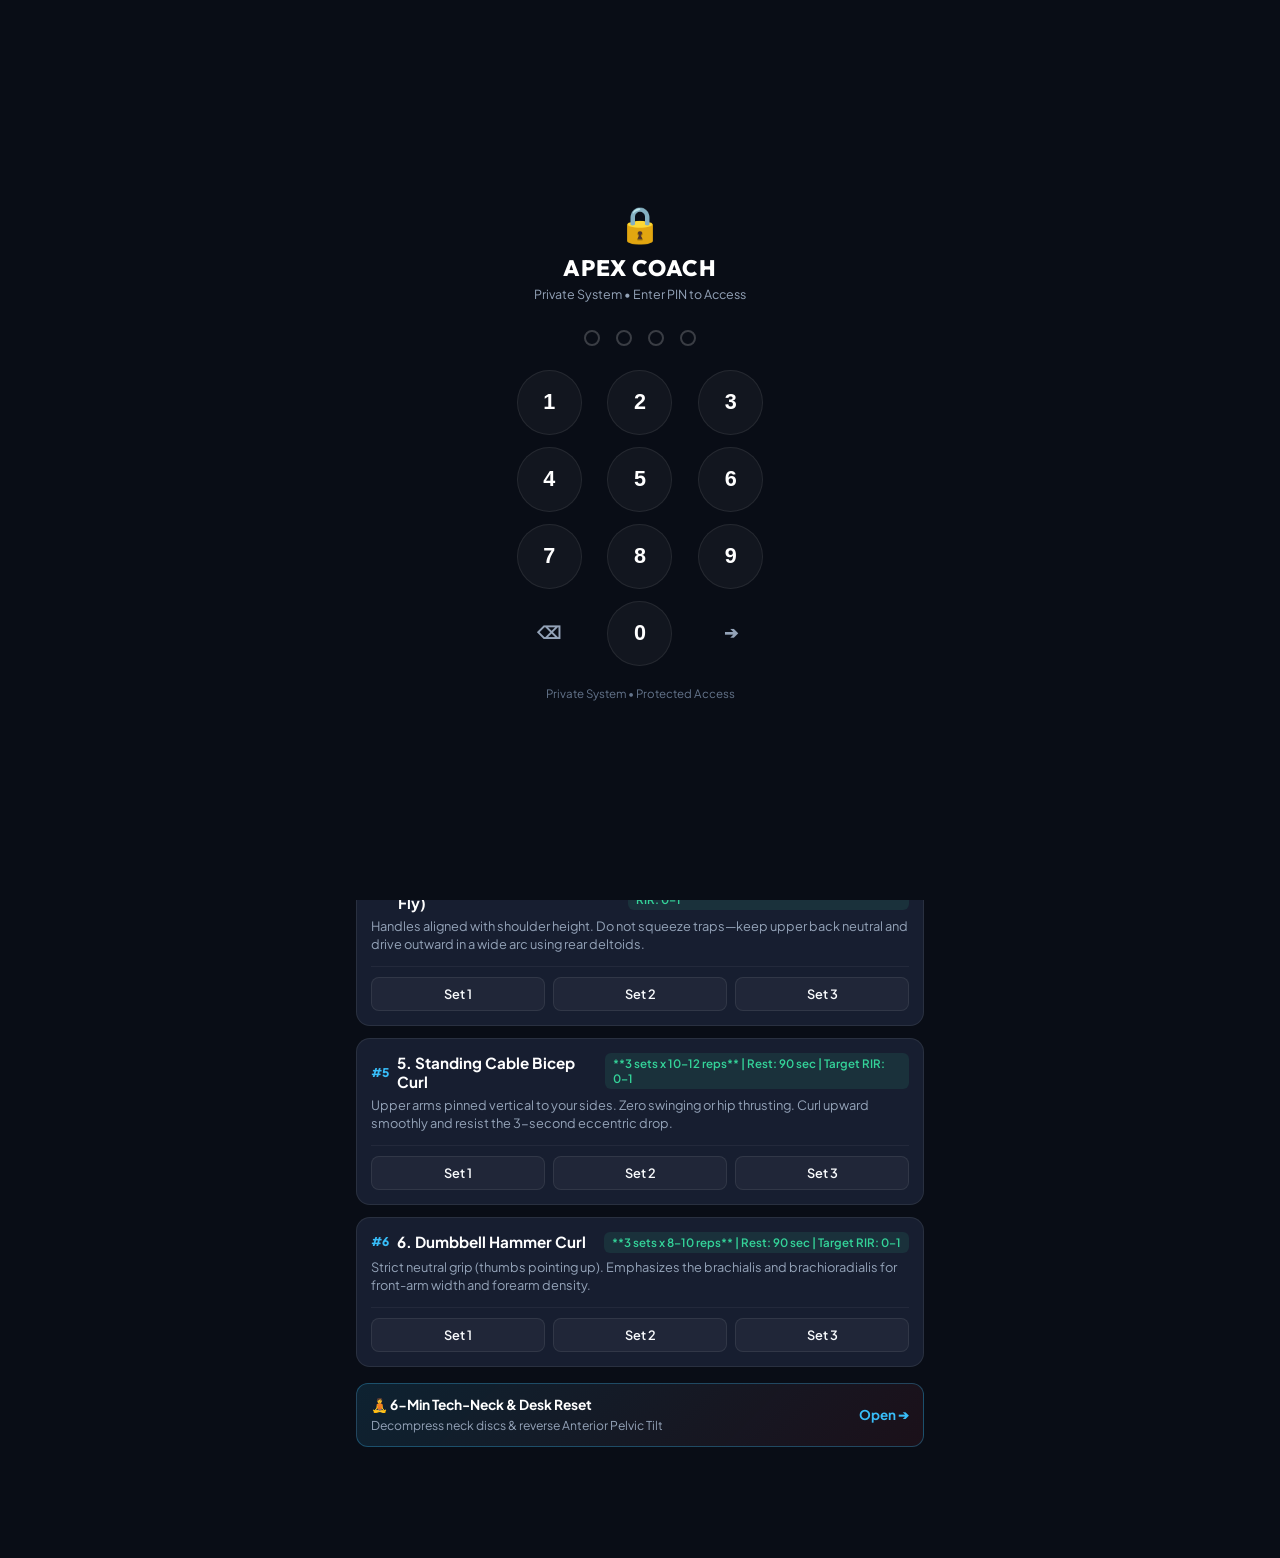
==== commit 68c69ece: "feat(coach): add some more instruction in posture: maintain neu" ====
--- a/bridge/web/index.html
+++ b/bridge/web/index.html
@@ -93,6 +93,15 @@
       <div class="exercise-feed" id="exerciseFeed">
         <!-- Rendered via JS -->
       </div>
+
+      <!-- Mandatory Daily Posture Quick Jump -->
+      <div class="workout-posture-banner" onclick="document.querySelector('[data-tab=\'tab-posture\']').click()" style="margin-top:16px;background:linear-gradient(135deg,rgba(56,189,248,0.12),rgba(239,68,68,0.08));border:1px solid rgba(56,189,248,0.3);border-radius:12px;padding:12px 14px;display:flex;align-items:center;justify-content:space-between;cursor:pointer;">
+        <div>
+          <strong style="display:block;font-size:0.86rem;color:#FFF;">🧘 6-Min Tech-Neck & Desk Reset</strong>
+          <span style="font-size:0.76rem;color:var(--text-muted);">Decompress neck discs & reverse Anterior Pelvic Tilt</span>
+        </div>
+        <span style="color:var(--accent-cyan);font-weight:700;font-size:0.84rem;">Open ➔</span>
+      </div>
     </section>
 
     <!-- TAB 2: LOGGING & SMART QUEUE (WITH TEST / DUMMY MODE) -->
@@ -163,44 +172,109 @@
     <!-- TAB 3: POSTURE & ANTI-APT HUB -->
     <section class="tab-pane" id="tab-posture">
       <div class="section-title">
-        <h2>9-Hour Desk Posture Reset</h2>
-        <p>Reverse Anterior Pelvic Tilt and rounded shoulders daily.</p>
-      </div>
-
+        <h2>Tech-Neck & Desk Posture Reset</h2>
+        <p>Evidence-based routine to decompress cervical discs, relieve neck popping, and reverse Anterior Pelvic Tilt.</p>
+      </div>
+
+      <!-- Urgent Reality Check Alert -->
+      <div class="posture-alert-box">
+        <strong>⚠️ WHY YOUR NECK HURTS & POPS (TECH-NECK REALITY):</strong>
+        Slouching with a laptop or in a bean bag cranes your neck to 45°–60°, putting <strong>25 kg (55 lbs) of load</strong> on your neck tendons. Your suboccipital muscles spasm to keep your head from falling forward. When you try to straighten it, the compressed joints click and ache.<br>
+        <strong>Rules:</strong> (1) NEVER work in a bean bag. (2) Elevate your laptop screen on books/stand so the top is at eye level.
+      </div>
+
+      <div class="posture-section-divider">Part 1: Cervical Spine & Neck Decompression</div>
+
+      <!-- Neck 1: Suboccipital Release -->
+      <div class="posture-card">
+        <div class="posture-header">
+          <span class="badge-posture neck">CERVICAL DECOMPRESSION</span>
+          <h3>1. Suboccipital Base-of-Skull Release</h3>
+        </div>
+        <p class="posture-desc">Place thumbs in the soft hollows right below the base of your skull. Lean head back slightly, apply gentle upward-inward circular massage. Decompresses facet joints and releases the tight cords causing popping and tension headaches.</p>
+        <div class="posture-action">
+          <button class="btn-hold" onclick="startHoldTimer(60, this)">Start 60s Release</button>
+          <span class="hold-countdown"></span>
+        </div>
+      </div>
+
+      <!-- Neck 2: Wall Double-Chin Tucks -->
+      <div class="posture-card">
+        <div class="posture-header">
+          <span class="badge-posture retraction">FORWARD HEAD CORRECTION</span>
+          <h3>2. Wall Double-Chin Tucks (Head Retraction)</h3>
+        </div>
+        <p class="posture-desc">Stand with heels, upper back, and head against wall. Look straight ahead (do NOT look down). Pull chin straight back into an exaggerated double chin, driving the back of your skull flat into the wall. Wakes up the deep cervical flexors (longus colli) to hold head upright naturally.</p>
+        <div class="posture-action">
+          <span class="reps-target">Target: 15 Reps (Hold 3s each)</span>
+        </div>
+      </div>
+
+      <!-- Neck 3: Levator Scapulae Stretch -->
+      <div class="posture-card">
+        <div class="posture-header">
+          <span class="badge-posture trap">NECK CORD RELEASE</span>
+          <h3>3. Levator Scapulae & Upper Trap Stretch</h3>
+        </div>
+        <p class="posture-desc">Turn head 45° to the right, look down toward your right armpit. Gently rest right hand on back of head for light downward traction. You will feel a deep release running down the side of the neck into the shoulder blade. Repeat left side.</p>
+        <div class="posture-action">
+          <button class="btn-hold" onclick="startHoldTimer(30, this)">Start 30s / Side</button>
+          <span class="hold-countdown"></span>
+        </div>
+      </div>
+
+      <!-- Neck 4: Thoracic Extension -->
+      <div class="posture-card">
+        <div class="posture-header">
+          <span class="badge-posture thoracic">UPPER BACK UN-SLOUCH</span>
+          <h3>4. Thoracic Extension Over Chair Rim</h3>
+        </div>
+        <p class="posture-desc">Sit deep in chair, interlock fingers behind head to support neck. Arch your upper back backward over the top rim of your chair backrest while exhaling. (The neck cannot sit straight if the thoracic spine is hunched).</p>
+        <div class="posture-action">
+          <span class="reps-target">Target: 10 Slow Reps</span>
+        </div>
+      </div>
+
+      <div class="posture-section-divider">Part 2: Pelvis & Core (Anti-APT)</div>
+
+      <!-- APT 1: Hip Flexor Stretch -->
       <div class="posture-card">
         <div class="posture-header">
           <span class="badge-posture apt">ANTI-PELVIC TILT</span>
-          <h3>Half-Kneeling Hip Flexor Stretch</h3>
-        </div>
-        <p class="posture-desc">Kneel on one knee. Actively squeeze the rear glute and tuck your pelvis under. Opens chronically tight psoas from 9h chair sitting.</p>
+          <h3>5. Half-Kneeling Hip Flexor Stretch</h3>
+        </div>
+        <p class="posture-desc">Kneel on one knee. Actively squeeze the rear glute and tuck your pelvis under (posterior tilt). Opens chronically tight psoas from 9h chair sitting, allowing pelvis to sit level.</p>
         <div class="posture-action">
-          <button class="btn-hold" onclick="startHoldTimer(45, this)">Start 45s Hold</button>
+          <button class="btn-hold" onclick="startHoldTimer(45, this)">Start 45s / Side</button>
           <span class="hold-countdown"></span>
         </div>
       </div>
 
+      <!-- APT 2: Deadbugs -->
+      <div class="posture-card">
+        <div class="posture-header">
+          <span class="badge-posture core">LOWER ABS BRACING</span>
+          <h3>6. Deadbugs (Posterior Tilt Lock)</h3>
+        </div>
+        <p class="posture-desc">Lie on back. Lower back MUST stay completely glued flat to the floor with zero gap. Alternate arm and leg extensions without allowing lumbar spine to arch.</p>
+        <div class="posture-action">
+          <span class="reps-target">Target: 3 sets x 15 reps</span>
+        </div>
+      </div>
+
+      <!-- APT 3: Scapular Wall Slides -->
       <div class="posture-card">
         <div class="posture-header">
           <span class="badge-posture rounded">ANTI-ROUNDED SHOULDERS</span>
-          <h3>Scapular Wall Slides</h3>
-        </div>
-        <p class="posture-desc">Back, elbows, and wrists flat against wall. Slide arms overhead into a "Y". Activates lower traps and opens tight chest.</p>
+          <h3>7. Scapular Wall Slides</h3>
+        </div>
+        <p class="posture-desc">Back, elbows, and wrists flat against wall. Slide arms overhead into a "Y". Activates lower traps and opens tight chest muscles.</p>
         <div class="posture-action">
           <span class="reps-target">Target: 15 Slow Reps</span>
         </div>
       </div>
-
-      <div class="posture-card">
-        <div class="posture-header">
-          <span class="badge-posture core">LOWER ABS BRACING</span>
-          <h3>Deadbugs (Posterior Tilt Lock)</h3>
-        </div>
-        <p class="posture-desc">Lie on back. Lower back MUST stay completely glued to the floor. Alternate arm and leg extensions without arching.</p>
-        <div class="posture-action">
-          <span class="reps-target">Target: 3 sets x 15 reps</span>
-        </div>
-      </div>
     </section>
+
 
     <!-- TAB 4: PROGRESS & MUSCLE ANALYTICS (REPLACED WEIGHT/PROTEIN) -->
     <section class="tab-pane" id="tab-progress">
--- a/bridge/web/style.css
+++ b/bridge/web/style.css
@@ -606,6 +606,43 @@
 .badge-posture.apt { background: rgba(251, 146, 60, 0.15); color: var(--accent-orange); }
 .badge-posture.rounded { background: rgba(56, 189, 248, 0.15); color: var(--accent-cyan); }
 .badge-posture.core { background: rgba(167, 139, 250, 0.15); color: var(--accent-purple); }
+.badge-posture.neck { background: rgba(239, 68, 68, 0.15); color: #F87171; }
+.badge-posture.retraction { background: rgba(56, 189, 248, 0.15); color: var(--accent-cyan); }
+.badge-posture.trap { background: rgba(245, 158, 11, 0.15); color: #FBBF24; }
+.badge-posture.thoracic { background: rgba(52, 211, 153, 0.15); color: #34D399; }
+
+.posture-alert-box {
+  background: rgba(239, 68, 68, 0.08);
+  border: 1px solid rgba(239, 68, 68, 0.25);
+  border-radius: 12px;
+  padding: 12px 14px;
+  margin-bottom: 16px;
+  font-size: 0.8rem;
+  line-height: 1.5;
+  color: #FCA5A5;
+}
+.posture-alert-box strong {
+  color: #FFF;
+  display: block;
+  margin-bottom: 4px;
+}
+.posture-section-divider {
+  font-size: 0.76rem;
+  font-weight: 800;
+  text-transform: uppercase;
+  letter-spacing: 0.06em;
+  color: var(--accent-cyan);
+  margin: 20px 0 10px;
+  display: flex;
+  align-items: center;
+  gap: 8px;
+}
+.posture-section-divider::after {
+  content: "";
+  flex: 1;
+  height: 1px;
+  background: var(--border-card);
+}
 
 .posture-header h3 {
   font-size: 1rem;
@@ -1517,6 +1554,313 @@
   white-space: pre-wrap;
 }
 
+/* =========================================================
+   TAB 6: COACH AI & AGENT STREAM CONSOLE STYLES
+   ========================================================= */
+
+.agent-status-card {
+  background: rgba(15, 23, 42, 0.85);
+  border: 1px solid rgba(56, 189, 248, 0.25);
+  border-radius: 14px;
+  padding: 12px 14px;
+  display: flex;
+  justify-content: space-between;
+  align-items: center;
+  margin-bottom: 14px;
+  box-shadow: 0 4px 20px rgba(0, 0, 0, 0.3);
+  backdrop-filter: blur(8px);
+}
+
+.asc-left {
+  display: flex;
+  align-items: center;
+  gap: 10px;
+}
+
+.status-pulse-dot {
+  width: 10px;
+  height: 10px;
+  border-radius: 50%;
+  background: var(--accent-green, #10B981);
+  box-shadow: 0 0 10px var(--accent-green, #10B981);
+  animation: pulse-glow 2s infinite ease-in-out;
+}
+
+@keyframes pulse-glow {
+  0%, 100% { opacity: 1; transform: scale(1); }
+  50% { opacity: 0.5; transform: scale(0.85); }
+}
+
+.asc-text strong {
+  display: block;
+  font-size: 0.88rem;
+  font-weight: 700;
+  color: #FFF;
+}
+
+.asc-text span {
+  display: block;
+  font-size: 0.72rem;
+  color: var(--text-muted, #94A3B8);
+}
+
+.asc-badge {
+  font-size: 0.72rem;
+  font-weight: 800;
+  padding: 4px 10px;
+  border-radius: 20px;
+  letter-spacing: 0.5px;
+  background: rgba(255, 255, 255, 0.06);
+  border: 1px solid rgba(255, 255, 255, 0.1);
+  color: var(--accent-green, #10B981);
+}
+
+.asc-badge.active {
+  background: rgba(56, 189, 248, 0.18);
+  border-color: var(--accent-cyan, #38BDF8);
+  color: var(--accent-cyan, #38BDF8);
+  box-shadow: 0 0 12px rgba(56, 189, 248, 0.3);
+}
+
+/* Quick Prompt Chips */
+.quick-chips-scroll {
+  display: flex;
+  gap: 8px;
+  overflow-x: auto;
+  padding-bottom: 8px;
+  margin-bottom: 14px;
+  -webkit-overflow-scrolling: touch;
+}
+
+.chip-action {
+  background: rgba(30, 41, 59, 0.8);
+  border: 1px solid rgba(56, 189, 248, 0.2);
+  color: #E2E8F0;
+  padding: 7px 12px;
+  border-radius: 20px;
+  font-size: 0.75rem;
+  font-weight: 600;
+  white-space: nowrap;
+  cursor: pointer;
+  transition: all 0.2s ease;
+}
+
+.chip-action:hover, .chip-action:active {
+  background: rgba(56, 189, 248, 0.25);
+  border-color: var(--accent-cyan, #38BDF8);
+  color: #FFF;
+  transform: translateY(-1px);
+}
+
+/* Agent Input Box */
+.agent-input-container {
+  background: rgba(15, 23, 42, 0.75);
+  border: 1px solid rgba(255, 255, 255, 0.1);
+  border-radius: 14px;
+  padding: 12px;
+  margin-bottom: 16px;
+  box-shadow: 0 4px 16px rgba(0, 0, 0, 0.25);
+}
+
+#agentPromptInput {
+  width: 100%;
+  min-height: 80px;
+  background: transparent;
+  border: none;
+  outline: none;
+  color: #FFF;
+  font-family: inherit;
+  font-size: 0.88rem;
+  line-height: 1.45;
+  resize: vertical;
+}
+
+#agentPromptInput::placeholder {
+  color: rgba(148, 163, 184, 0.7);
+}
+
+.agent-input-actions {
+  display: flex;
+  justify-content: flex-end;
+  gap: 10px;
+  margin-top: 8px;
+  padding-top: 8px;
+  border-top: 1px solid rgba(255, 255, 255, 0.06);
+}
+
+.btn-voice {
+  background: rgba(255, 255, 255, 0.05);
+  border: 1px solid rgba(255, 255, 255, 0.12);
+  color: #CBD5E1;
+  padding: 8px 14px;
+  border-radius: 10px;
+  font-size: 0.8rem;
+  font-weight: 600;
+  cursor: pointer;
+  display: flex;
+  align-items: center;
+  gap: 6px;
+}
+
+.btn-voice.listening {
+  background: rgba(239, 68, 68, 0.2);
+  border-color: #EF4444;
+  color: #FCA5A5;
+  animation: pulse-glow 1.5s infinite;
+}
+
+.btn-agent-send {
+  background: linear-gradient(135deg, #0284C7, #2563EB);
+  border: 1px solid rgba(56, 189, 248, 0.4);
+  color: #FFF;
+  padding: 8px 16px;
+  border-radius: 10px;
+  font-size: 0.82rem;
+  font-weight: 700;
+  cursor: pointer;
+  display: flex;
+  align-items: center;
+  gap: 6px;
+  box-shadow: 0 4px 14px rgba(2, 132, 199, 0.35);
+  transition: all 0.2s ease;
+}
+
+.btn-agent-send:disabled {
+  opacity: 0.6;
+  cursor: not-allowed;
+}
+
+/* LIVE AGENT STREAM CONSOLE */
+.agent-console-box {
+  background: #090D16;
+  border: 1px solid rgba(56, 189, 248, 0.35);
+  border-radius: 14px;
+  padding: 14px;
+  margin-bottom: 20px;
+  box-shadow: 0 10px 30px rgba(0, 0, 0, 0.6);
+  animation: fadeIn 0.25s ease;
+}
+
+@keyframes fadeIn {
+  from { opacity: 0; transform: translateY(4px); }
+  to { opacity: 1; transform: translateY(0); }
+}
+
+.console-header {
+  display: flex;
+  justify-content: space-between;
+  align-items: center;
+  margin-bottom: 10px;
+  padding-bottom: 8px;
+  border-bottom: 1px solid rgba(255, 255, 255, 0.08);
+}
+
+.console-title {
+  display: flex;
+  align-items: center;
+  gap: 8px;
+  font-size: 0.8rem;
+  color: var(--accent-cyan, #38BDF8);
+  letter-spacing: 0.3px;
+}
+
+.console-dot {
+  width: 8px;
+  height: 8px;
+  border-radius: 50%;
+  background: var(--accent-cyan, #38BDF8);
+}
+
+.console-dot.blink {
+  animation: blinkDot 1.2s infinite;
+}
+
+@keyframes blinkDot {
+  0%, 100% { opacity: 1; }
+  50% { opacity: 0.2; }
+}
+
+.btn-console-clear {
+  background: transparent;
+  border: none;
+  color: var(--text-muted, #94A3B8);
+  font-size: 0.9rem;
+  cursor: pointer;
+  padding: 2px 6px;
+}
+
+.console-events {
+  max-height: 160px;
+  overflow-y: auto;
+  font-family: 'JetBrains Mono', 'Consolas', monospace;
+  font-size: 0.74rem;
+  display: flex;
+  flex-direction: column;
+  gap: 5px;
+  margin-bottom: 12px;
+  padding-right: 4px;
+}
+
+.event-row {
+  display: flex;
+  gap: 8px;
+  line-height: 1.35;
+  color: #94A3B8;
+  word-break: break-word;
+}
+
+.event-time {
+  color: #64748B;
+  flex-shrink: 0;
+}
+
+.event-row.info .event-text { color: #93C5FD; }
+.event-row.tool .event-text { color: #FCD34D; font-weight: 600; }
+.event-row.cmd .event-text { color: #38BDF8; }
+.event-row.coach .event-text { color: #34D399; font-weight: 600; }
+.event-row.git_success .event-text { color: #4ADE80; font-weight: 700; }
+.event-row.error .event-text { color: #F87171; }
+
+/* RESPONSE CONTAINER */
+.console-response-box {
+  background: rgba(15, 23, 42, 0.95);
+  border: 1px solid rgba(16, 185, 129, 0.4);
+  border-radius: 12px;
+  padding: 14px;
+  box-shadow: 0 4px 20px rgba(16, 185, 129, 0.12);
+  margin-top: 10px;
+}
+
+.response-header {
+  display: flex;
+  justify-content: space-between;
+  align-items: center;
+  margin-bottom: 8px;
+  font-size: 0.74rem;
+  font-weight: 800;
+  letter-spacing: 0.5px;
+  color: var(--accent-green, #10B981);
+}
+
+.btn-copy-response {
+  background: rgba(255, 255, 255, 0.06);
+  border: 1px solid rgba(255, 255, 255, 0.12);
+  color: #CBD5E1;
+  padding: 3px 8px;
+  border-radius: 6px;
+  font-size: 0.7rem;
+  cursor: pointer;
+}
+
+.response-body {
+  font-family: inherit;
+  font-size: 0.86rem;
+  line-height: 1.55;
+  color: #F8FAFC;
+  white-space: pre-wrap;
+  word-break: break-word;
+}
+
 /* Queued Prompts Banner */
 .queued-prompts-banner {
   background: rgba(251, 146, 60, 0.12);
@@ -1555,3 +1899,4 @@
   letter-spacing: -0.2px;
 }
 
+
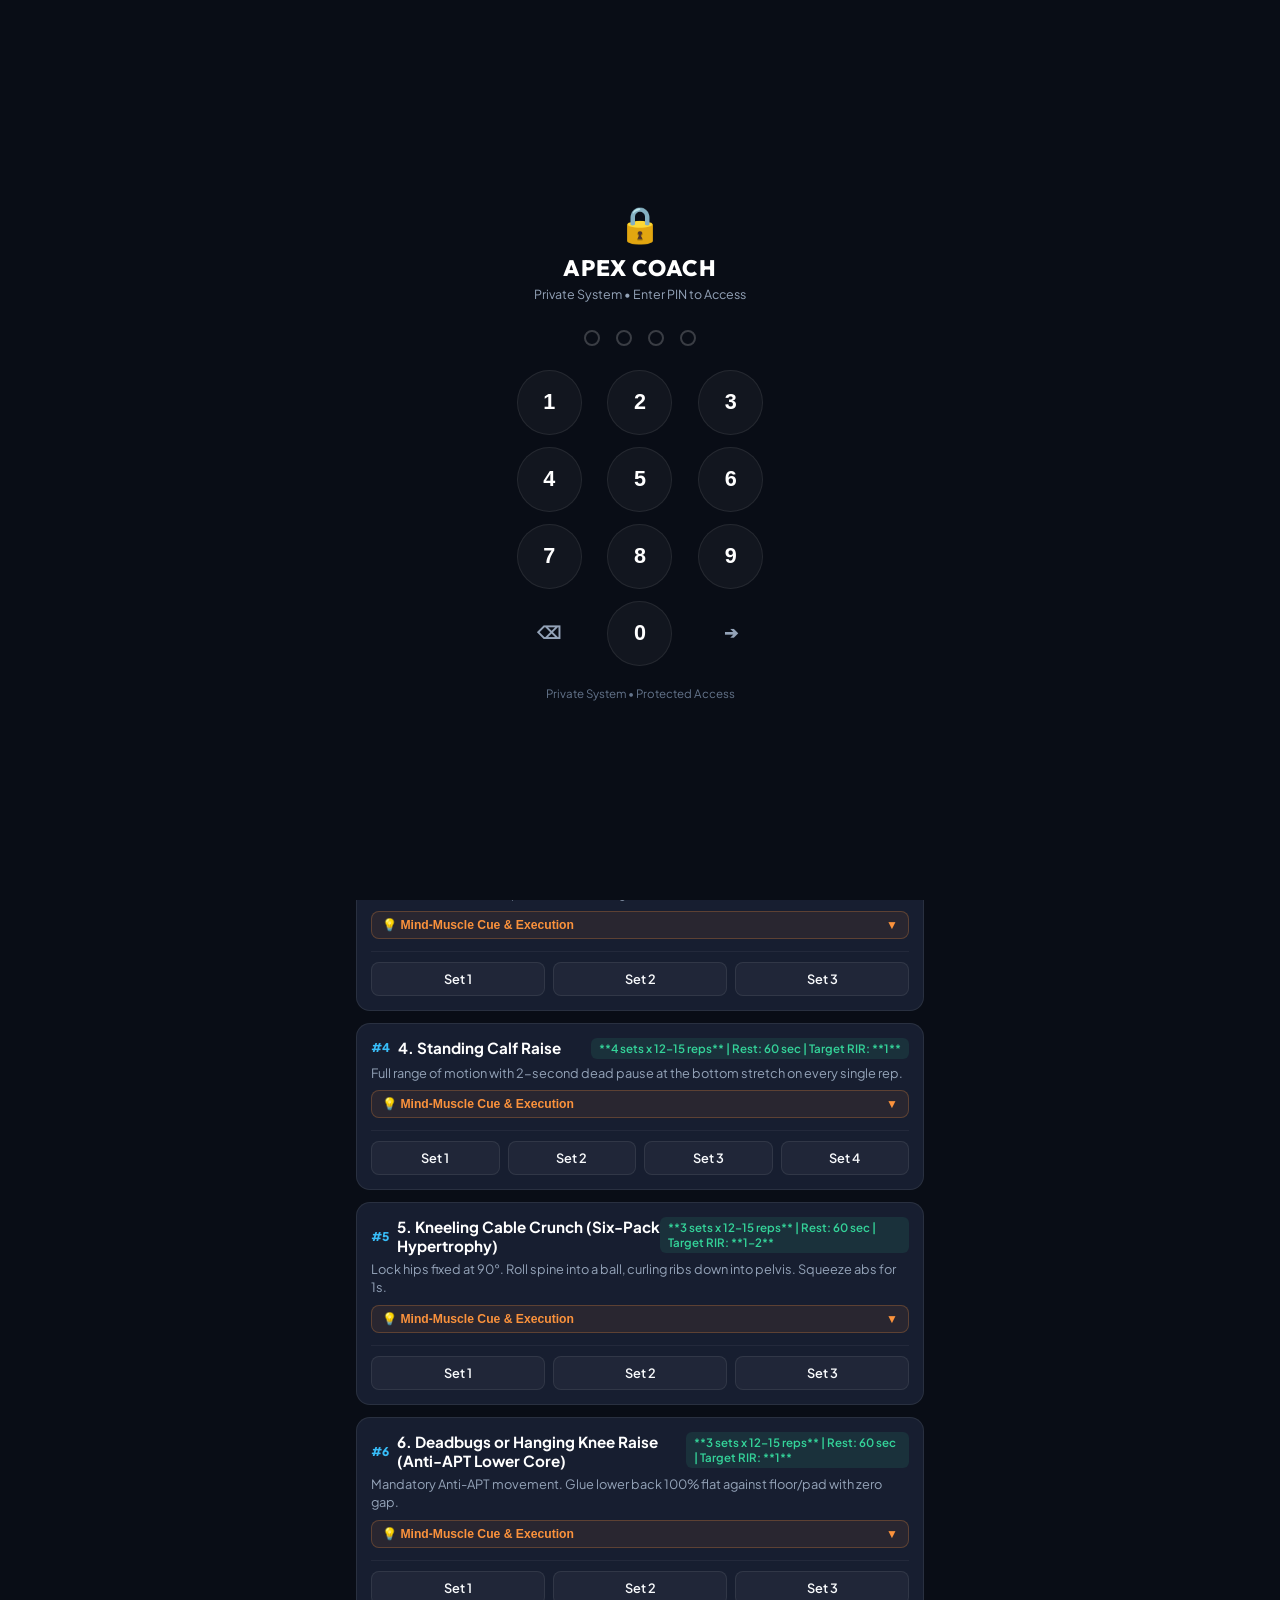
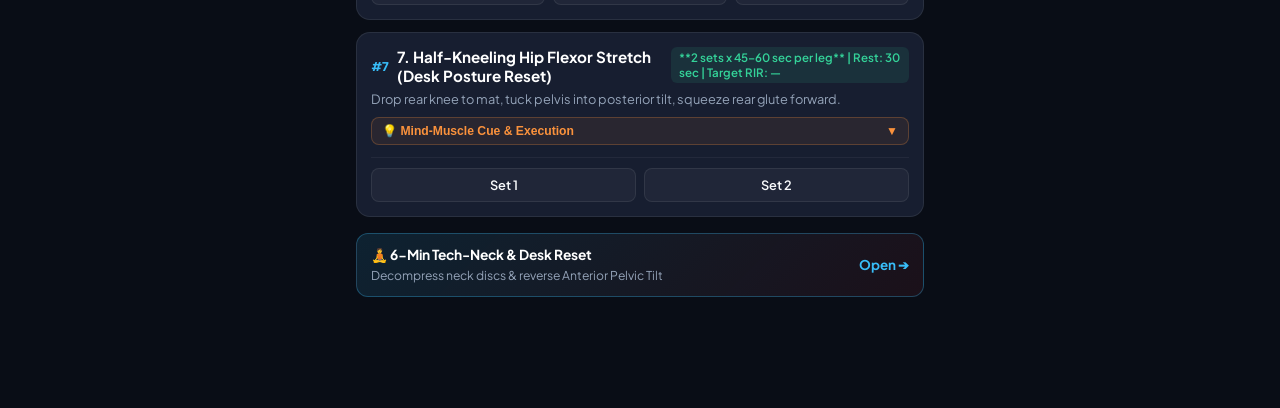
==== commit 2a2f03c2: "Add collapsible coach briefing and per-exercise mind-muscle cues to app" ====
--- a/bridge/web/index.html
+++ b/bridge/web/index.html
@@ -73,6 +73,23 @@
         <div class="session-badge" id="sessionBadge">NEXT SESSION</div>
         <h2 id="sessionTitle">PULL A • Lat Width & Biceps</h2>
         <p class="session-sub" id="sessionSubtitle">Focus on strict elbow drive to hip pockets. 60 min time cap.</p>
+      </div>
+
+      <!-- Collapsible Master Coach Session Protocol & Instructions -->
+      <div class="coach-briefing-collapsible" id="coachBriefingBox" style="display:none;">
+        <button type="button" class="coach-briefing-toggle" id="coachBriefingToggle" onclick="toggleCoachBriefing()">
+          <div class="briefing-toggle-left">
+            <span class="briefing-icon">🧠</span>
+            <div class="briefing-titles">
+              <span class="briefing-title">Master Coach Protocols & Warm-Up</span>
+              <span class="briefing-sub">Warm-Up • 2–3 RIR Safety • Zero Glutes • Six-Pack Cues</span>
+            </div>
+          </div>
+          <span class="briefing-arrow" id="briefingArrow">▼</span>
+        </button>
+        <div class="coach-briefing-content" id="coachBriefingContent" style="display:none;">
+          <!-- Populated dynamically via JS -->
+        </div>
       </div>
 
       <!-- Rest Timer Component -->
--- a/bridge/web/style.css
+++ b/bridge/web/style.css
@@ -275,7 +275,169 @@
   font-size: 0.8rem;
   color: var(--text-muted);
   line-height: 1.4;
+  margin-bottom: 8px;
+}
+
+/* Master Coach Collapsible Briefing Banner */
+.coach-briefing-collapsible {
+  background: linear-gradient(135deg, rgba(56, 189, 248, 0.08), rgba(16, 185, 129, 0.06));
+  border: 1px solid rgba(56, 189, 248, 0.28);
+  border-radius: 14px;
+  margin-bottom: 14px;
+  overflow: hidden;
+  box-shadow: 0 4px 16px rgba(0, 0, 0, 0.25);
+}
+
+.coach-briefing-toggle {
+  width: 100%;
+  background: transparent;
+  border: none;
+  padding: 12px 14px;
+  display: flex;
+  align-items: center;
+  justify-content: space-between;
+  cursor: pointer;
+  text-align: left;
+}
+
+.briefing-toggle-left {
+  display: flex;
+  align-items: center;
+  gap: 10px;
+}
+
+.briefing-icon {
+  font-size: 1.35rem;
+}
+
+.briefing-titles {
+  display: flex;
+  flex-direction: column;
+  gap: 2px;
+}
+
+.briefing-title {
+  font-family: 'Outfit', sans-serif;
+  font-size: 0.92rem;
+  font-weight: 700;
+  color: var(--accent-cyan);
+  letter-spacing: 0.3px;
+}
+
+.briefing-sub {
+  font-size: 0.72rem;
+  color: var(--text-dim);
+}
+
+.briefing-arrow {
+  color: var(--accent-cyan);
+  font-size: 0.85rem;
+  font-weight: 700;
+  transition: transform 0.2s ease;
+}
+
+.coach-briefing-content {
+  padding: 0 14px 14px;
+  display: flex;
+  flex-direction: column;
+  gap: 10px;
+  border-top: 1px solid rgba(56, 189, 248, 0.15);
+}
+
+.briefing-card {
+  background: rgba(15, 23, 42, 0.7);
+  border: 1px solid rgba(255, 255, 255, 0.08);
+  border-radius: 10px;
+  padding: 10px 12px;
+}
+
+.briefing-card h4 {
+  font-size: 0.82rem;
+  font-weight: 700;
+  color: var(--accent-green);
+  margin-bottom: 6px;
+  letter-spacing: 0.2px;
+}
+
+.briefing-card ul {
+  list-style: disc;
+  padding-left: 18px;
+  font-size: 0.78rem;
+  color: var(--text-muted);
+  line-height: 1.45;
+}
+
+.briefing-card li {
+  margin-bottom: 4px;
+}
+
+.briefing-card li strong {
+  color: #FFF;
+}
+
+/* Exercise Card Mind-Muscle Box */
+.ex-mmc-box {
+  margin-top: 4px;
   margin-bottom: 12px;
+}
+
+.mmc-toggle-btn {
+  width: 100%;
+  background: rgba(251, 146, 60, 0.08);
+  border: 1px solid rgba(251, 146, 60, 0.25);
+  border-radius: 8px;
+  padding: 6px 10px;
+  display: flex;
+  align-items: center;
+  justify-content: space-between;
+  cursor: pointer;
+  color: var(--accent-orange);
+  font-size: 0.76rem;
+  font-weight: 700;
+  transition: background 0.2s ease;
+}
+
+.mmc-toggle-btn:hover {
+  background: rgba(251, 146, 60, 0.15);
+}
+
+.mmc-arrow {
+  font-size: 0.75rem;
+}
+
+.mmc-drawer {
+  background: rgba(15, 23, 42, 0.85);
+  border: 1px solid rgba(251, 146, 60, 0.2);
+  border-top: none;
+  border-radius: 0 0 8px 8px;
+  padding: 10px 12px;
+  animation: fadeIn 0.2s ease forwards;
+}
+
+.mmc-content {
+  font-size: 0.8rem;
+  color: #FED7AA;
+  line-height: 1.5;
+  margin-bottom: 6px;
+}
+
+.mmc-tag {
+  color: var(--accent-orange);
+  font-weight: 800;
+  font-size: 0.74rem;
+  letter-spacing: 0.4px;
+}
+
+.mmc-calibration {
+  font-size: 0.78rem;
+  color: var(--text-muted);
+  padding-top: 6px;
+  border-top: 1px dashed rgba(251, 146, 60, 0.2);
+}
+
+.calib-tag {
+  color: var(--accent-green);
+  font-weight: 700;
 }
 
 .set-row {
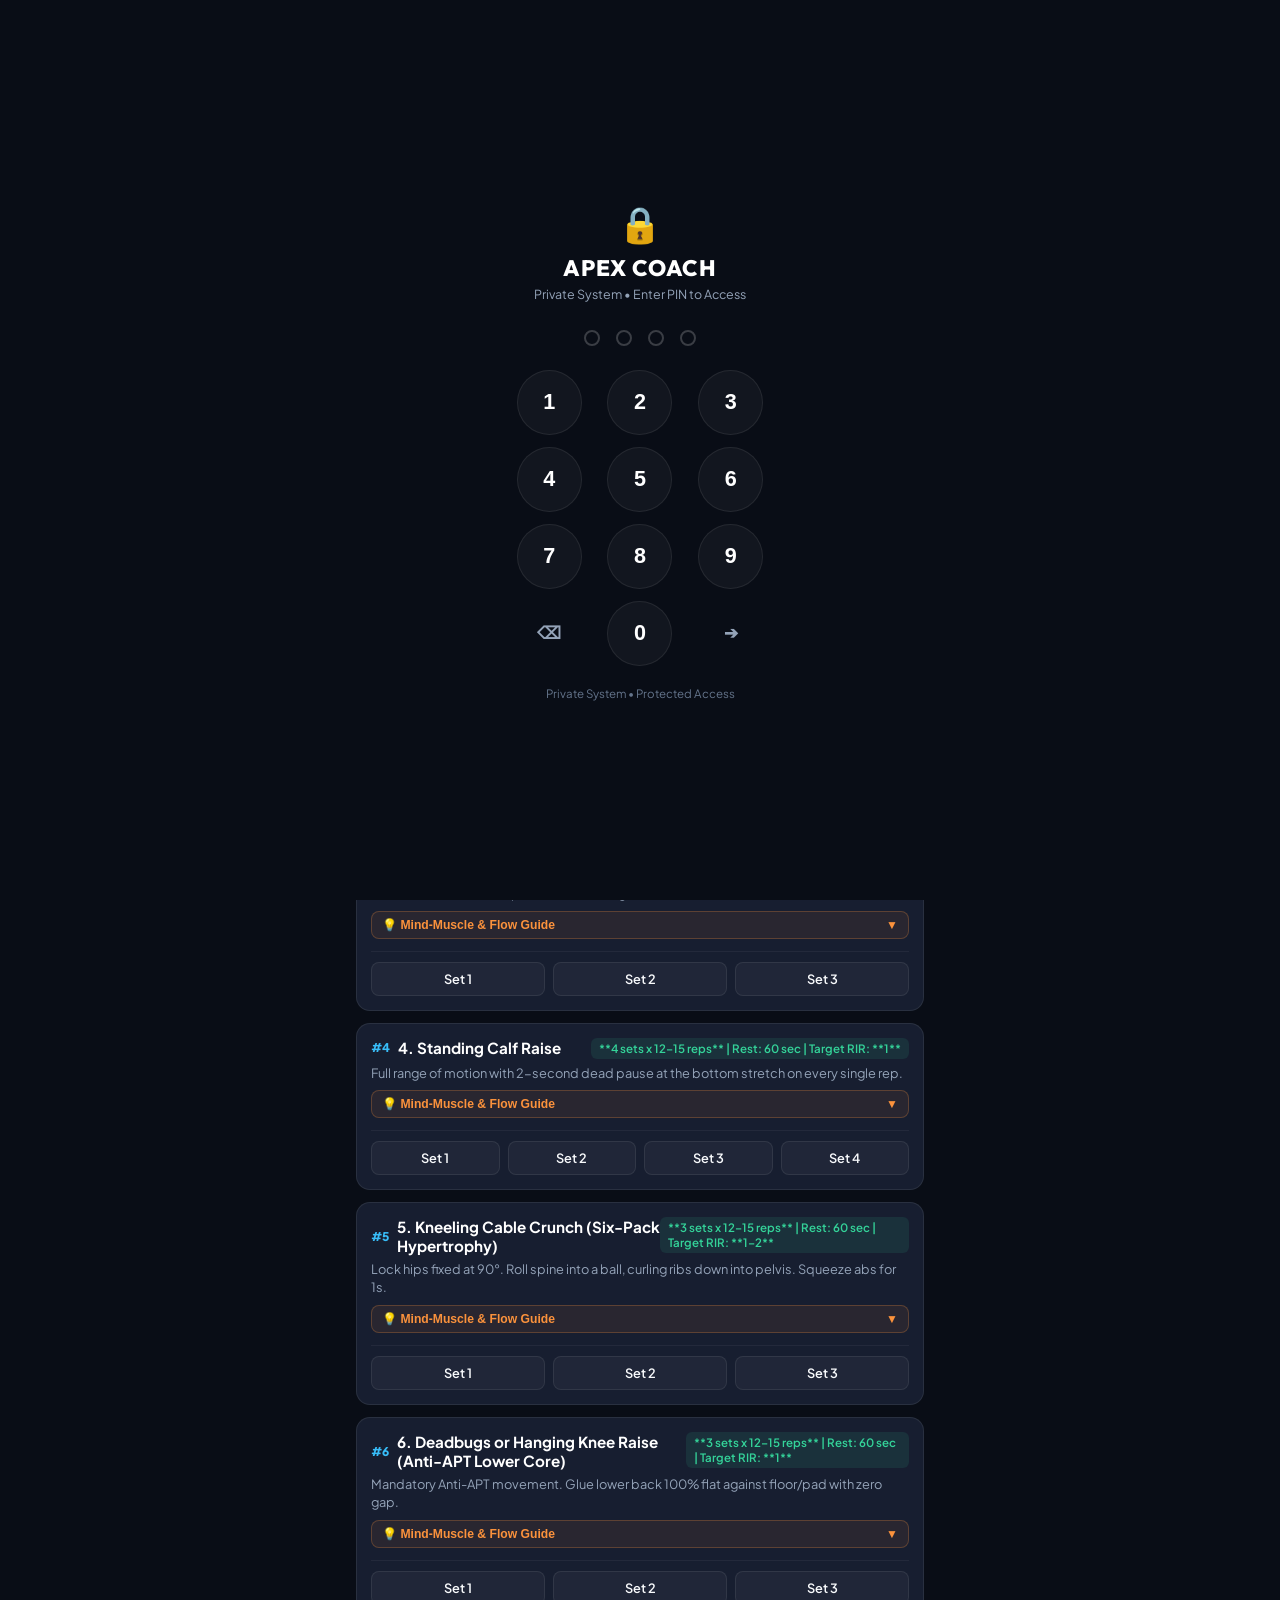
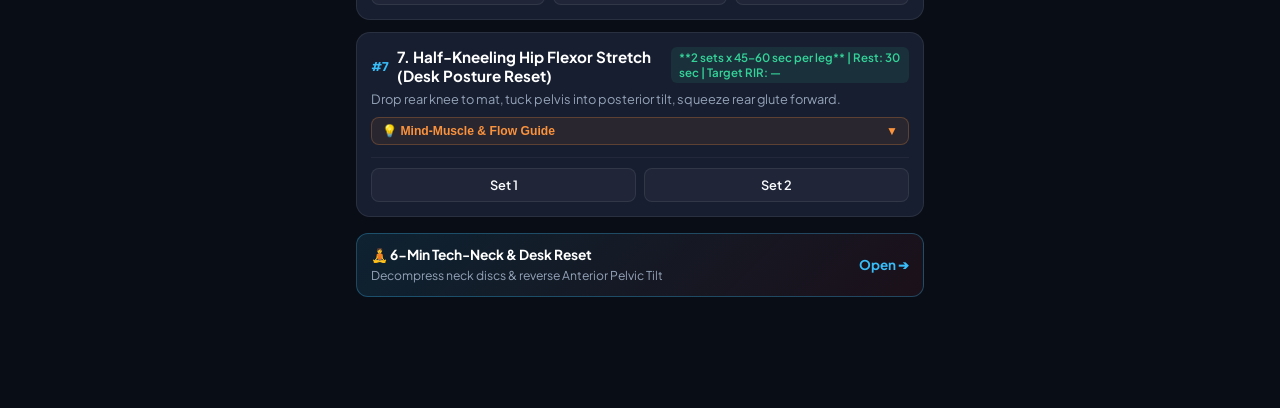
==== commit 5cc311bd: "Add cache-busting headers and timestamp queries to eliminate refresh delays" ====
--- a/bridge/web/index.html
+++ b/bridge/web/index.html
@@ -3,8 +3,11 @@
 <head>
   <meta charset="UTF-8">
   <meta name="viewport" content="width=device-width, initial-scale=1.0, maximum-scale=1.0, user-scalable=no">
+  <meta http-equiv="Cache-Control" content="no-cache, no-store, must-revalidate">
+  <meta http-equiv="Pragma" content="no-cache">
+  <meta http-equiv="Expires" content="0">
   <title>Apex Coach • Mobile Training System</title>
-  <link rel="stylesheet" href="style.css">
+  <link rel="stylesheet" href="style.css?v=2.5">
   <link rel="preconnect" href="https://fonts.googleapis.com">
   <link rel="preconnect" href="https://fonts.gstatic.com" crossorigin>
   <link href="https://fonts.googleapis.com/css2?family=Outfit:wght@400;500;600;700;800&family=Plus+Jakarta+Sans:wght@400;500;600;700&display=swap" rel="stylesheet">
@@ -625,6 +628,6 @@
   <!-- Toast Notification -->
   <div class="toast" id="toast"></div>
 
-  <script src="app.js"></script>
+  <script src="app.js?v=2.5"></script>
 </body>
 </html>
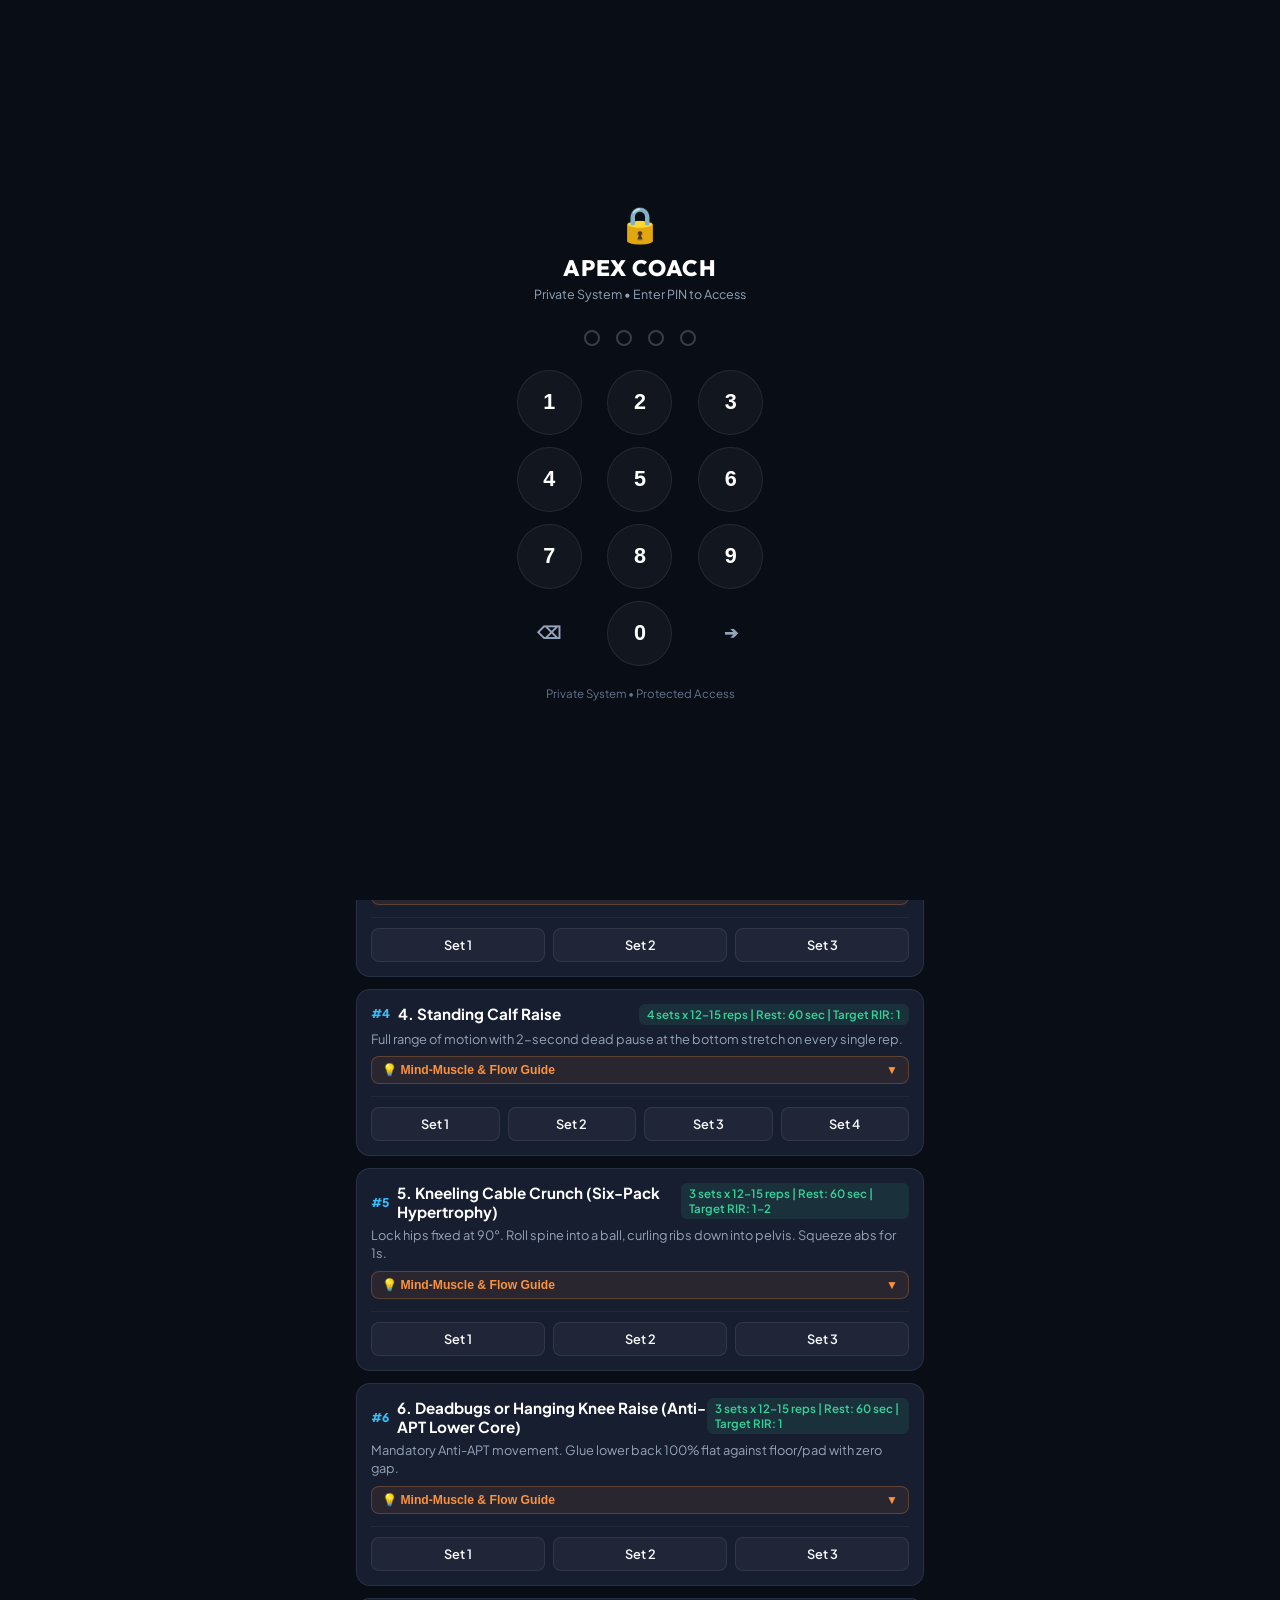
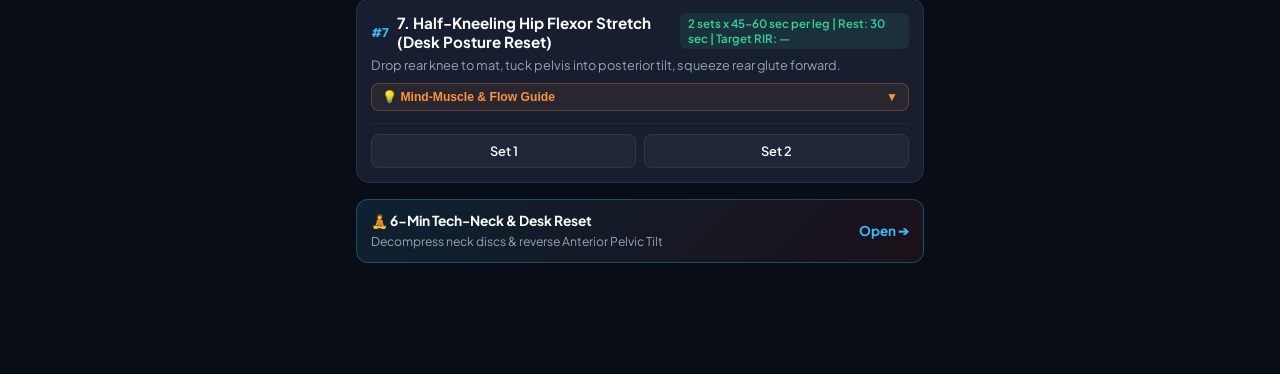
==== commit fccce045: "feat(coach): add some more instruction in posture: maintain neu" ====
--- a/bridge/web/index.html
+++ b/bridge/web/index.html
@@ -24,11 +24,7 @@
     </div>
     <div class="header-right">
       <button class="btn-cloud-settings" id="btnLockApp" onclick="lockApp()" title="Lock App">🔒</button>
-      <button class="btn-cloud-settings" id="btnCloudSettings" onclick="openSettingsModal()" title="Cloud & Sync Settings">⚙️</button>
-      <div class="bridge-status" id="bridgeStatusBadge">
-        <span class="status-dot pulsing"></span>
-        <span class="status-text" id="statusText">Checking...</span>
-      </div>
+      <button class="btn-cloud-settings" id="btnCloudSettings" onclick="openSettingsModal()" title="Sync & Settings">⚙️</button>
     </div>
   </header>
 
@@ -124,63 +120,82 @@
       </div>
     </section>
 
-    <!-- TAB 2: LOGGING & SMART QUEUE (WITH TEST / DUMMY MODE) -->
+    <!-- TAB 2: LOGGING & REPO BUFFER -->
     <section class="tab-pane" id="tab-log">
       <div class="section-title">
-        <h2>Ingest Workout</h2>
-        <p>Log a real gym session or run a test simulation.</p>
-      </div>
-
-      <!-- Mode Selector: Live vs Dummy Run -->
-      <div class="mode-switch-bar">
-        <button class="mode-toggle active" id="modeLive" onclick="setEntryMode(false)">
-          <span class="dot live"></span> Live Production
-        </button>
-        <button class="mode-toggle" id="modeDummy" onclick="setEntryMode(true)">
-          <span class="dot test"></span> 🧪 Test / Dummy Run
-        </button>
-      </div>
-
-      <div class="test-banner" id="testBanner" style="display:none;">
-        <span class="test-badge">TEST MODE ACTIVE</span>
-        <p>Submitting now will test the parser & double-progression coach feedback without modifying your actual database.</p>
+        <h2>Log Workout</h2>
+        <p>Type or dictate your sets. Tapping <strong>Send to Repo</strong> writes directly to <code>WORKOUT_LOGS/incoming_raw_log.txt</code>.</p>
       </div>
 
       <!-- Quick Session Selector -->
       <div class="type-selector">
-        <button class="btn-chip active" data-type="Pull">Pull A</button>
-        <button class="btn-chip" data-type="Legs">Legs & Posture</button>
+        <button class="btn-chip active" data-type="Legs">Legs & Posture</button>
+        <button class="btn-chip" data-type="Pull">Pull A</button>
         <button class="btn-chip" data-type="Push">Push B</button>
         <button class="btn-chip" data-type="Rest">Rest Day</button>
       </div>
 
       <div class="log-input-box">
-        <textarea id="rawLogInput" placeholder="Lat pulldown 50kg x 10, 10, 8 (1 RIR)&#10;Chest supported row 25kg x 10, 10&#10;Cable curls 20kg x 12, 10&#10;Hammer curls 7.5kg x 10, 10..."></textarea>
+        <textarea id="rawLogInput" placeholder="Leg press 40kg x 12, 12, 10 (2 RIR)&#10;Leg extension 25kg x 15, 14, 12&#10;Leg curl 20kg x 12, 11, 10&#10;Calf raise 30kg x 15, 15, 14&#10;Cable crunch 25kg x 15, 15&#10;Deadbugs 15, 15, 15..."></textarea>
         
         <div class="input-actions">
           <button class="btn-voice" id="btnVoice" title="Voice Dictation">
             <span class="icon">🎙️</span> Dictate
           </button>
+          <button type="button" class="btn-copy-prompt" id="btnCopyPrompt" onclick="copyLogAsPrompt()" title="Copy formatted as /log prompt">
+            📋 Copy /log
+          </button>
           <button class="btn-submit" id="btnSubmitLog">
-            <span id="submitLabel">Process Workout</span> ➔
+            <span id="submitLabel">Send to Repo</span> ➔
           </button>
         </div>
       </div>
 
-      <!-- Simulation Result Card (Shown after Dummy Run) -->
-      <div class="simulation-card" id="simulationCard" style="display:none;">
-        <div class="sim-header">
-          <span class="sim-badge">🧪 SIMULATION RESULTS</span>
-          <button class="sim-close" onclick="closeSimulation()">✕</button>
-        </div>
-        <div class="sim-body" id="simBody"></div>
-      </div>
-
-      <!-- Smart Queue Section (Offline / Sync / Discard) -->
+      <!-- Active Log Buffer Card (Cached on phone & in repo) -->
+      <div class="buffer-card" id="bufferCard" style="display:none;">
+        <div class="buffer-header">
+          <div class="buffer-title-wrap">
+            <span class="buffer-badge" id="bufferSessionBadge">LEGS & POSTURE</span>
+            <span class="buffer-status-tag" id="bufferStatusTag">🟢 Synced to Repo</span>
+          </div>
+          <span class="buffer-time" id="bufferTime">Just now</span>
+        </div>
+        <div class="buffer-content" id="bufferContent">
+          <!-- Rendered via JS -->
+        </div>
+        <div class="buffer-actions">
+          <button class="btn-buffer-action copy" onclick="copyBufferedLog()">📋 Copy /log</button>
+          <button class="btn-buffer-action push" id="btnBufferPush" onclick="pushBufferedLogToRepo()">📤 Push to Repo</button>
+          <button class="btn-buffer-action edit" onclick="loadBufferedLogIntoEditor()">✏️ Edit</button>
+          <button class="btn-buffer-action clear" onclick="clearBufferedLog()">🗑️ Clear</button>
+        </div>
+      </div>
+
+      <!-- GitHub Direct Sync (1-Time Setup) Accordion -->
+      <details class="gh-sync-setup-box" id="ghSyncBox">
+        <summary class="gh-sync-summary">
+          <span>⚡ Direct GitHub Sync Setup</span>
+          <span class="gh-status-indicator" id="ghStatusIndicator">Not Connected</span>
+        </summary>
+        <div class="gh-sync-body">
+          <p>To commit workout logs directly from your phone into <code>WORKOUT_LOGS/incoming_raw_log.txt</code> without keeping your laptop on:</p>
+          <ol>
+            <li>Create a GitHub Personal Access Token (PAT) with <strong>Contents: Read and write</strong> for <code>rohitraina01/fitness_coach</code>.</li>
+            <li>Paste it below and tap <strong>Save Token</strong> (saved in phone browser only).</li>
+          </ol>
+          <div class="gh-input-row">
+            <input type="password" id="ghInlineToken" placeholder="ghp_... or github_pat_..." autocomplete="off">
+            <button class="btn-save-token" onclick="saveInlineGitHubToken()">Save Token</button>
+          </div>
+          <p class="gh-help-hint">Once saved, hitting <strong>Send to Repo</strong> commits instantly to GitHub master!</p>
+        </div>
+      </details>
+
+      <!-- Saved / Pending Logs History -->
       <div class="queue-container">
         <div class="queue-header">
-          <h3>Pending Offline Queue (<span id="queueCount">0</span>)</h3>
-          <span class="queue-sub">Saved locally if PC is offline</span>
+          <h3>Log History & Past Records (<span id="queueCount">0</span>)</h3>
+          <span class="queue-sub">Saved locally in phone storage</span>
         </div>
         
         <div class="queue-list" id="queueList">
@@ -483,80 +498,9 @@
       </div>
     </section>
 
-    <!-- TAB 6: REMOTE COACH AI AGENT & GYM ASSISTANT -->
-    <section class="tab-pane" id="tab-agent">
-      <div class="section-title">
-        <h2>Live Coach AI</h2>
-        <p>Real-time Antigravity Agent • Gym-floor guidance & instructions.</p>
-      </div>
-
-      <div class="agent-status-card" id="agentStatusCard">
-        <div class="asc-left">
-          <span class="status-pulse-dot" id="agentPulseDot"></span>
-          <div class="asc-text">
-            <strong id="ascTitle">Laptop Agent Connected</strong>
-            <span id="ascSub">Ready for gym queries, program shifts & auto-git push</span>
-          </div>
-        </div>
-        <div class="asc-badge" id="ascBadge">IDLE</div>
-      </div>
-
-      <!-- Quick Gym Prompt Chips -->
-      <div class="quick-chips-scroll">
-        <button class="chip-action" onclick="useQuickPrompt('My left shoulder feels slight pinching on Incline DB Press. What is an evidence-based substitute?')">🛡️ Shoulder Fix</button>
-        <button class="chip-action" onclick="useQuickPrompt('What are my next progressive overload targets for today?')">📈 Next Overload</button>
-        <button class="chip-action" onclick="useQuickPrompt('Give me a quick 3-point cue to fix my Anterior Pelvic Tilt before squatting.')">🧘 Pelvic Tilt Cue</button>
-        <button class="chip-action" onclick="useQuickPrompt('How should I hit 150g protein today on 1850 kcal?')">🥩 Macro Protocol</button>
-      </div>
-
-      <div class="agent-input-container">
-        <textarea id="agentPromptInput" placeholder="Ask a question, request a substitute, or send an instruction to update programs (e.g. 'Change Day 3 arm volume to 10 sets and auto-push to git')..."></textarea>
-        <div class="agent-input-actions">
-          <button class="btn-voice" id="btnAgentVoice" title="Dictate prompt">
-            <span class="icon">🎙️</span> Dictate
-          </button>
-          <button class="btn-agent-send" id="btnSendAgentPrompt">
-            <span id="agentSendLabel">Send to Laptop</span> ➔
-          </button>
-        </div>
-      </div>
-
-      <!-- Live Agent Stream Console -->
-      <div class="agent-console-box" id="agentConsoleBox" style="display:none;">
-        <div class="console-header">
-          <div class="console-title">
-            <span class="console-dot blink"></span>
-            <strong>Live Laptop Agent Stream</strong>
-          </div>
-          <button class="btn-console-clear" onclick="clearAgentConsole()">✕</button>
-        </div>
-        
-        <div class="console-events" id="consoleEvents">
-          <!-- Live events streamed here -->
-        </div>
-
-        <div class="console-response-box" id="consoleResponseBox" style="display:none;">
-          <div class="response-header">
-            <span>⚡ COACH ASSESSMENT & ACTIONS:</span>
-            <button class="btn-copy-response" onclick="copyAgentResponse()">📋 Copy</button>
-          </div>
-          <div class="response-body" id="consoleResponseBody"></div>
-        </div>
-      </div>
-
-      <!-- Offline Queued Prompts Banner -->
-      <div class="queued-prompts-banner" id="queuedPromptsBanner" style="display:none;">
-        <span class="q-icon">⏳</span>
-        <div class="q-text">
-          <strong>Prompts Queued Offline (<span id="queuedPromptsCount">0</span>)</strong>
-          <span>Will automatically dispatch to laptop agent when connection restores.</span>
-        </div>
-      </div>
-    </section>
-
   </main>
 
-  <!-- Bottom Navigation Bar (6 Phone-Optimized Tabs) -->
+  <!-- Bottom Navigation Bar (Phone-Optimized 5 Tabs) -->
   <nav class="bottom-nav">
     <button class="nav-item active" data-tab="tab-workout">
       <span class="nav-icon">🏋️</span>
@@ -565,10 +509,6 @@
     <button class="nav-item" data-tab="tab-log">
       <span class="nav-icon">📝</span>
       <span class="nav-text">Log</span>
-    </button>
-    <button class="nav-item" data-tab="tab-agent">
-      <span class="nav-icon">🤖</span>
-      <span class="nav-text">Coach AI</span>
     </button>
     <button class="nav-item" data-tab="tab-posture">
       <span class="nav-icon">🧘</span>
@@ -584,39 +524,30 @@
     </button>
   </nav>
 
-  <!-- Cloud Sync Settings Modal -->
+  <!-- Settings Modal (GitHub Sync & PIN) -->
   <div class="modal-backdrop" id="settingsModal" style="display:none;">
     <div class="modal-sheet">
       <div class="modal-header">
-        <h3>☁️ Cloud Sync (PC-Free)</h3>
+        <h3>⚙️ Sync & Security Settings</h3>
         <button class="modal-close" onclick="closeSettingsModal()">✕</button>
       </div>
-      <p class="modal-desc">Configure GitHub Actions so you can log workouts from the web even when your PC is completely turned off.</p>
+      <p class="modal-desc">Connect directly to your GitHub repo so sending a log from your phone writes straight to <code>WORKOUT_LOGS/incoming_raw_log.txt</code> without needing your PC on.</p>
       
       <div class="form-group">
         <label>GitHub Repository</label>
-        <input type="text" id="ghRepoInput" placeholder="username/fitness_coach">
+        <input type="text" id="ghRepoInput" placeholder="rohitraina01/fitness_coach">
       </div>
 
       <div class="form-group">
         <label>GitHub Personal Access Token (PAT)</label>
-        <input type="password" id="ghTokenInput" placeholder="ghp_xxxxxxxxxxxx">
-        <span class="form-help">Requires 'repo' scope. Stored locally in your phone's browser only.</span>
-      </div>
-
-      <div class="form-group">
-        <label>Cloud / Bridge Server URL (Gym & Internet)</label>
-        <div style="display:flex;gap:8px;">
-          <input type="text" id="bridgeUrlInput" placeholder="https://....trycloudflare.com" style="flex:1;">
-          <button type="button" class="btn-chip" onclick="testBridgeConnection()" style="white-space:nowrap;padding:0 12px;">Test</button>
-        </div>
-        <span class="form-help" id="tunnelUrlHelp">Encrypted HTTPS tunnel auto-detected from home PC, or enter custom URL.</span>
+        <input type="password" id="ghTokenInput" placeholder="github_pat_... or ghp_...">
+        <span class="form-help">Requires 'Contents' read & write scope. Stored locally in your phone's browser only.</span>
       </div>
 
       <div class="form-group">
         <label>Security PIN (4 Digits)</label>
         <input type="password" id="appPinInput" maxlength="8" placeholder="••••">
-        <span class="form-help">Private security PIN (configured in .env). Leave blank to keep current PIN.</span>
+        <span class="form-help">Private security PIN (default: 0080). Leave blank to keep current PIN.</span>
       </div>
 
       <div class="modal-actions">
--- a/bridge/web/style.css
+++ b/bridge/web/style.css
@@ -627,44 +627,229 @@
   gap: 6px;
 }
 
-/* Simulation Results Card */
-.simulation-card {
-  background: rgba(30, 27, 75, 0.9);
-  border: 1px solid var(--accent-purple);
+.btn-copy-prompt {
+  background: rgba(56, 189, 248, 0.12);
+  border: 1px solid rgba(56, 189, 248, 0.35);
+  color: var(--accent-cyan);
+  padding: 9px 13px;
+  border-radius: 10px;
+  font-size: 0.82rem;
+  font-weight: 700;
+  cursor: pointer;
+  display: flex;
+  align-items: center;
+  gap: 6px;
+  white-space: nowrap;
+  transition: all 0.2s ease;
+}
+
+.btn-copy-prompt:active {
+  transform: scale(0.96);
+  background: rgba(56, 189, 248, 0.25);
+}
+
+/* Active Log Buffer Card */
+.buffer-card {
+  background: linear-gradient(145deg, rgba(15, 23, 42, 0.95), rgba(30, 41, 59, 0.85));
+  border: 1px solid rgba(56, 189, 248, 0.35);
   border-radius: 14px;
   padding: 14px;
   margin-bottom: 16px;
-}
-
-.sim-header {
+  box-shadow: 0 4px 20px rgba(0, 0, 0, 0.3);
+}
+
+.buffer-header {
   display: flex;
   justify-content: space-between;
   align-items: center;
   margin-bottom: 10px;
 }
 
-.sim-badge {
+.buffer-title-wrap {
+  display: flex;
+  align-items: center;
+  gap: 8px;
+  flex-wrap: wrap;
+}
+
+.buffer-badge {
   font-size: 0.72rem;
   font-weight: 800;
-  color: var(--accent-purple);
-  background: rgba(167, 139, 250, 0.15);
-  padding: 4px 8px;
+  color: #FFF;
+  background: rgba(255, 255, 255, 0.12);
+  padding: 3px 8px;
   border-radius: 6px;
-}
-
-.sim-close {
-  background: transparent;
+  letter-spacing: 0.5px;
+}
+
+.buffer-status-tag {
+  font-size: 0.7rem;
+  font-weight: 700;
+  padding: 3px 8px;
+  border-radius: 6px;
+}
+
+.buffer-status-tag.synced {
+  color: #10B981;
+  background: rgba(16, 185, 129, 0.15);
+  border: 1px solid rgba(16, 185, 129, 0.3);
+}
+
+.buffer-status-tag.cached {
+  color: #F59E0B;
+  background: rgba(245, 158, 11, 0.15);
+  border: 1px solid rgba(245, 158, 11, 0.3);
+}
+
+.buffer-time {
+  font-size: 0.72rem;
+  color: var(--text-dim);
+}
+
+.buffer-content {
+  background: rgba(0, 0, 0, 0.35);
+  border: 1px solid rgba(255, 255, 255, 0.06);
+  border-radius: 8px;
+  padding: 10px 12px;
+  font-family: 'Plus Jakarta Sans', monospace;
+  font-size: 0.82rem;
+  line-height: 1.5;
+  color: #E2E8F0;
+  white-space: pre-wrap;
+  max-height: 180px;
+  overflow-y: auto;
+  margin-bottom: 12px;
+}
+
+.buffer-actions {
+  display: flex;
+  gap: 8px;
+  flex-wrap: wrap;
+}
+
+.btn-buffer-action {
+  flex: 1;
+  min-width: 70px;
+  background: rgba(255, 255, 255, 0.06);
+  border: 1px solid var(--border-card);
+  color: var(--text-main);
+  padding: 8px 10px;
+  border-radius: 8px;
+  font-size: 0.76rem;
+  font-weight: 600;
+  cursor: pointer;
+  display: flex;
+  align-items: center;
+  justify-content: center;
+  gap: 4px;
+  white-space: nowrap;
+  transition: all 0.2s ease;
+}
+
+.btn-buffer-action.copy {
+  background: rgba(56, 189, 248, 0.15);
+  border-color: rgba(56, 189, 248, 0.4);
+  color: var(--accent-cyan);
+  font-weight: 700;
+}
+
+.btn-buffer-action.push {
+  background: rgba(16, 185, 129, 0.15);
+  border-color: rgba(16, 185, 129, 0.4);
+  color: #34D399;
+}
+
+.btn-buffer-action.clear {
+  color: var(--accent-red);
+}
+
+.btn-buffer-action:active {
+  transform: scale(0.96);
+}
+
+/* GitHub Direct Sync Accordion */
+.gh-sync-setup-box {
+  background: rgba(255, 255, 255, 0.02);
+  border: 1px dashed rgba(255, 255, 255, 0.12);
+  border-radius: 12px;
+  padding: 10px 14px;
+  margin-bottom: 16px;
+}
+
+.gh-sync-summary {
+  display: flex;
+  justify-content: space-between;
+  align-items: center;
+  cursor: pointer;
+  font-size: 0.8rem;
+  font-weight: 600;
+  color: var(--text-muted);
+  list-style: none;
+}
+
+.gh-sync-summary::-webkit-details-marker {
+  display: none;
+}
+
+.gh-status-indicator {
+  font-size: 0.7rem;
+  font-weight: 700;
+  padding: 2px 7px;
+  border-radius: 4px;
+  background: rgba(255, 255, 255, 0.06);
+  color: var(--text-dim);
+}
+
+.gh-status-indicator.connected {
+  background: rgba(16, 185, 129, 0.15);
+  color: #10B981;
+}
+
+.gh-sync-body {
+  margin-top: 10px;
+  font-size: 0.78rem;
+  color: var(--text-muted);
+  line-height: 1.45;
+}
+
+.gh-sync-body ol {
+  padding-left: 18px;
+  margin: 6px 0;
+}
+
+.gh-input-row {
+  display: flex;
+  gap: 8px;
+  margin-top: 8px;
+}
+
+.gh-input-row input {
+  flex: 1;
+  background: rgba(0, 0, 0, 0.4);
+  border: 1px solid var(--border-card);
+  border-radius: 8px;
+  padding: 8px 10px;
+  color: #FFF;
+  font-size: 0.8rem;
+  outline: none;
+}
+
+.btn-save-token {
+  background: var(--accent-cyan);
   border: none;
-  color: var(--text-dim);
-  font-size: 1rem;
-  cursor: pointer;
-}
-
-.sim-body {
-  font-size: 0.82rem;
-  color: #E2E8F0;
-  line-height: 1.5;
-  white-space: pre-wrap;
+  color: #090D16;
+  font-weight: 700;
+  font-size: 0.78rem;
+  padding: 8px 12px;
+  border-radius: 8px;
+  cursor: pointer;
+  white-space: nowrap;
+}
+
+.gh-help-hint {
+  font-size: 0.72rem;
+  color: var(--accent-green);
+  margin-top: 6px;
 }
 
 /* Queue */
